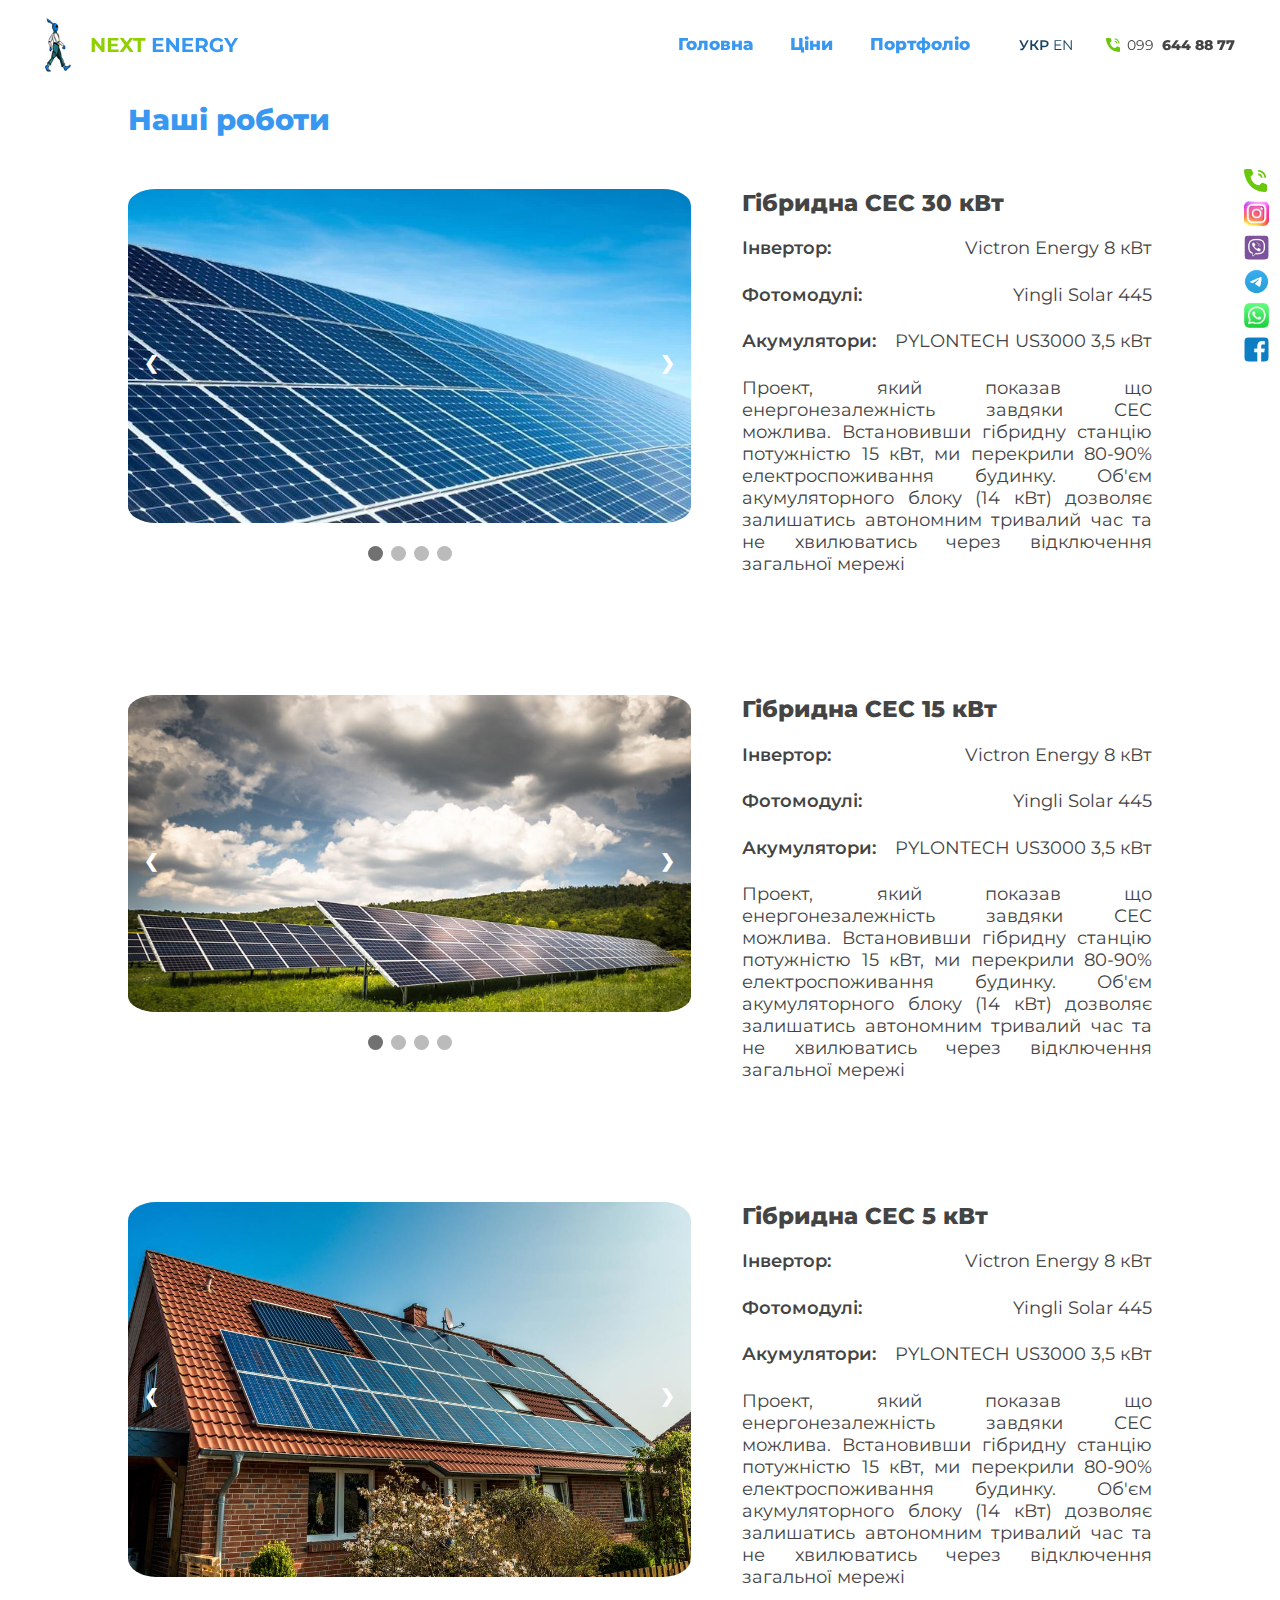
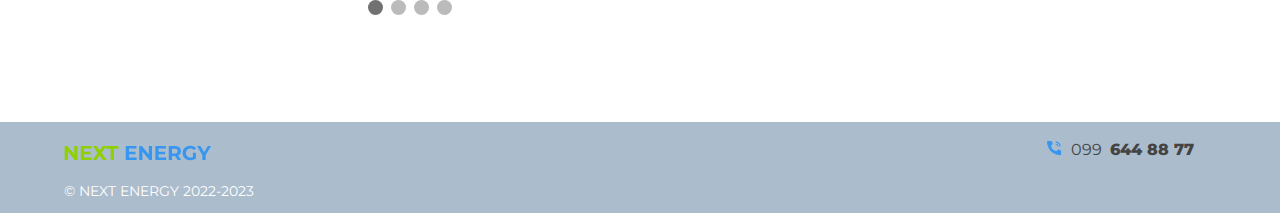
==== portfolio.html @ 0c18dad3 "Update portfolio.html" ====
<!DOCTYPE html>
<html lang="uk">
<head>
  <meta charset="UTF-8">
  <meta http-equiv="X-UA-Compatible" content="IE=edge">
  <meta name="viewport" content="width=device-width, initial-scale=1.0">
  <meta name="facebook-domain-verification" content="p7inprj3gr1d79l42xqrebylso6r18" />
  <title>next-energy</title>
  <meta name="description" content="Будівництво та оформлення зеленого тарифу у Києві та області. Введення в експлуатацію під ключ. ☎️ +38099-644-88-77" />
    <link rel="shortcut icon" href="./img/robot.png" type="image/x-icon">
  <link rel="stylesheet" href="css/vars.css">
  <link rel="stylesheet" href="css/base.css">
  <link rel="preconnect" href="https://fonts.googleapis.com">
  <link rel="preconnect" href="https://fonts.gstatic.com" crossorigin>
  <link href="https://fonts.googleapis.com/css2?family=Montserrat:wght@200;400;600;800&display=swap" rel="stylesheet">
  <!-- Meta Pixel Code -->
<script>
  !function(f,b,e,v,n,t,s)
  {if(f.fbq)return;n=f.fbq=function(){n.callMethod?
  n.callMethod.apply(n,arguments):n.queue.push(arguments)};
  if(!f._fbq)f._fbq=n;n.push=n;n.loaded=!0;n.version='2.0';
  n.queue=[];t=b.createElement(e);t.async=!0;
  t.src=v;s=b.getElementsByTagName(e)[0];
  s.parentNode.insertBefore(t,s)}(window, document,'script',
  'https://connect.facebook.net/en_US/fbevents.js');
  fbq('init', '769990697709358');
  fbq('track', 'PageView');
</script>
<noscript><img height="1" width="1" style="display:none"
  src="https://www.facebook.com/tr?id=769990697709358&ev=PageView&noscript=1"
/></noscript>
<!-- End Meta Pixel Code -->

  <script src="js/nextenergy.min.js"></script>
</head>


<header class=" _fix-up  __fff __opaq-05">
    <div class="wrap flex _jc-sb _srink  _ai-c ">
      <div class="header">
  
      
      <div class="header-logo">
        <div class="robot">
        <div class="robot-container">
            <div class="sprite"></div>
        </div>
      </div>
       <div class="logo xx-4 s-fit _pppp __x05"> <a href="/Iryna-Bryzhan.next-energy.github.io/"><img src="img/logo2.svg" alt="logo"></a></div>
      </div>
      
    
  <div class="menu-section">
    <div class="menu ">
        <a href="/Iryna-Bryzhan.next-energy.github.io/index.html" class="memu-item __t-brand">Головна</a>
      <a href="/Iryna-Bryzhan.next-energy.github.io/price.html" class="memu-item __t-brand">Ціни</a>
      <a href="/Iryna-Bryzhan.next-energy.github.io/portfolio.html" class="memu-item __t-brand">Портфоліо</a>
    </div>
  <div class=" flex h6 _ai-c">
      <div class="langs">
        <a href="" class="_fw-b">УКР</a>
        <a href=""></a>
        <a href="">EN</a>
      </div>
      <a class="btn __t-base" href="tel:+380996448877"><img src="img/icon-phone.svg" alt=""> 099 <strong> 644 88 77</strong></a>
    </div>  
       
  </div>
  
    <div class="container" onclick="myFunction(this)">
      <div class="bar1"></div>
      <div class="bar2"></div>
      <div class="bar3"></div>
      
    </div>
  </div>
    </div>
  
    <div class="menu-burger __fff">
      <div class="menu-burger-item">
        <a href="/Iryna-Bryzhan.next-energy.github.io/index.html" class="memu-item __t-brand">Головна</a>
        <a href="/Iryna-Bryzhan.next-energy.github.io/price.html" class="memu-item __t-brand">Ціни</a>
        <a href="/Iryna-Bryzhan.next-energy.github.io/portfolio.html" class="memu-item __t-brand">Портфоліо</a>
      <div class="menu-burger-langs ">
        <a href="" class="_fw-b __t-brand">УКР</a>
        <a href=""></a>
        <a href="" class="_fw-b __t-brand">EN</a>
      </div>

      <section class="social __fff __opaq-05 sticky">
        <div class="social-item"> 
          <a class="call" href="tel:+380996448877"><img src="img/icon-phone.svg" alt="phone"></a>
          <a class="instagram-link" href="https://www.instagram.com/next.energy.ukraine/"><img src="img/instagram.jpeg" alt="Instagram"></a>
          <a class="viber-link" href="viber://pa?chatURI=nextenergy"><img src="img/viber.png" alt="Viber"></a>
          <a class="telegram-link" href="https://t.me/next_energy_bot"><img src="img/telegram.jpg.webp" alt="Telegram"></a>
          <a class="whatsapp-link" href="https://wa.me/380996448877"><img src="img/whatsapp.svg.png" alt="WhatsApp"></a>
          <a class="facebook-link" href="https://www.facebook.com/next.energy.ukraine/"><img src="img/facebook.svg.png" alt="Facebook"></a>
        </div>
      </section>
      
      </div>
    </div>
  </header>
  

 
<main class="wrap-section main-portfolio">


    <section class="social __fff __opaq-05 sticky">
        <div class="social-item"> 
          <a class="call" href="tel:+380996448877"><img src="img/icon-phone.svg" alt="phone"></a>
          <a class="instagram-link" href="https://www.instagram.com/next.energy.ukraine/"><img src="img/instagram.jpeg" alt="Instagram"></a>
          <a class="viber-link" href="viber://pa?chatURI=nextenergy"><img src="img/viber.png" alt="Viber"></a>
          <a class="telegram-link" href="https://t.me/next_energy_bot"><img src="img/telegram.jpg.webp" alt="Telegram"></a>
          <a class="whatsapp-link" href="https://wa.me/380996448877"><img src="img/whatsapp.svg.png" alt="WhatsApp"></a>
          <a class="facebook-link" href="https://www.facebook.com/next.energy.ukraine/"><img src="img/facebook.svg.png" alt="Facebook"></a>
        </div>
      </section>

    <div class="_hdr __t-brand _fw-bb h4 _mb __x4">Наші роботи</div>

    <div class="portfolio-content">

        <div class="portfolio-content_left">
            <div class="slideshow-container">

                <div class="mySlides fade">
                    <img src="/img/solar_panel_0main-750x445.webp" style="width:100%">
                  </div>

                <div class="mySlides fade">
                  <img src="/img/pic1 (1).jpg" style="width:100%">
                </div>
                
                <div class="mySlides fade">
                  <img src="/img/Solar-panel-on-a-red-roof.jpg" style="width:100%">
                </div>
                
                <div class="mySlides fade">
                  <img src="/img/solar-panel.jpg" style="width:100%">
                </div>
                
                
                
                <a class="prev" onclick="plusSlides(-1)">❮</a>
                <a class="next" onclick="plusSlides(1)">❯</a>
                
                </div>
                <br>
                
                <div style="text-align:center">
                  <span class="dot" onclick="currentSlide(1)"></span> 
                  <span class="dot" onclick="currentSlide(2)"></span> 
                  <span class="dot" onclick="currentSlide(3)"></span> 
                   <span class="dot" onclick="currentSlide(4)"></span> 
                </div>
        </div>


        <div class="portfolio-content_right">
            <div class="content-right-title">Гібридна СЕС 30 кВт</div>
            <ul>
                <li>Інвертор:<span>Victron Energy 8 кВт</span></li>
                <li>Фотомодулі:  <span>Yingli Solar 445</span> </li>
                <li>Акумулятори:  <span>PYLONTECH US3000 3,5 кВт</span> </li>
            </ul>
            <p>Проект, який показав що енергонезалежність завдяки СЕС можлива. Встановивши гібридну станцію потужністю 15 кВт, ми перекрили 80-90% електроспоживання будинку. Об'єм акумуляторного блоку (14 кВт) дозволяє залишатись автономним тривалий час та не хвилюватись через відключення загальної мережі</p>

        </div>

    </div>



    <div class="portfolio-content">

        <div class="portfolio-content_left">
            <div class="slideshow-container">

                  
                <div class="mySlides2 fade">
                    <img src="/img/solar-panel.jpg" style="width:100%">
                </div>


                <div class="mySlides2 fade">
                  <img src="/img/pic1 (1).jpg" style="width:100%">
                </div>
                
                <div class="mySlides2 fade">
                  <img src="/img/Solar-panel-on-a-red-roof.jpg" style="width:100%">
                </div>
                
                <div class="mySlides2 fade">
                  <img src="/img/solar_panel_0main-750x445.webp" style="width:100%">
                </div>
                
                <a class="prev" onclick="plusSlides2(-1)">❮</a>
                <a class="next" onclick="plusSlides2(1)">❯</a>
                
                </div>
                <br>
                
                <div style="text-align:center">
                  <span class="dot2" onclick="currentSlide2(1)"></span> 
                  <span class="dot2" onclick="currentSlide2(2)"></span> 
                  <span class="dot2" onclick="currentSlide2(3)"></span> 
                   <span class="dot2" onclick="currentSlide2(4)"></span> 
                </div>
        </div>


        <div class="portfolio-content_right">
            <div class="content-right-title">Гібридна СЕС 15 кВт</div>
            <ul>
                <li>Інвертор:<span>Victron Energy 8 кВт</span></li>
                <li>Фотомодулі:  <span>Yingli Solar 445</span> </li>
                <li>Акумулятори:  <span>PYLONTECH US3000 3,5 кВт</span> </li>
            </ul>
            <p>Проект, який показав що енергонезалежність завдяки СЕС можлива. Встановивши гібридну станцію потужністю 15 кВт, ми перекрили 80-90% електроспоживання будинку. Об'єм акумуляторного блоку (14 кВт) дозволяє залишатись автономним тривалий час та не хвилюватись через відключення загальної мережі</p>

        </div>

    </div>


    <div class="portfolio-content">

        <div class="portfolio-content_left">
            <div class="slideshow-container">
                
                <div class="mySlides3 fade">
                  <img src="/img/Solar-panel-on-a-red-roof.jpg" style="width:100%">
                </div>
                
                <div class="mySlides3 fade">
                  <img src="/img/solar-panel.jpg" style="width:100%">
                </div>

                <div class="mySlides3 fade">
                    <img src="/img/pic1 (1).jpg" style="width:100%">
                  </div>
                
                <div class="mySlides3 fade">
                  <img src="/img/solar_panel_0main-750x445.webp" style="width:100%">
                </div>
                
                <a class="prev" onclick="plusSlides3(-1)">❮</a>
                <a class="next" onclick="plusSlides3(1)">❯</a>
                
                </div>
                <br>
                
                <div style="text-align:center">
                  <span class="dot3" onclick="currentSlide3(1)"></span> 
                  <span class="dot3" onclick="currentSlide3(2)"></span> 
                  <span class="dot3" onclick="currentSlide3(3)"></span> 
                   <span class="dot3" onclick="currentSlide3(4)"></span> 
                </div>
        </div>


        <div class="portfolio-content_right">
            <div class="content-right-title">Гібридна СЕС 5 кВт</div>
            <ul>
                <li>Інвертор:<span>Victron Energy 8 кВт</span></li>
                <li>Фотомодулі:  <span>Yingli Solar 445</span> </li>
                <li>Акумулятори:  <span>PYLONTECH US3000 3,5 кВт</span> </li>
            </ul>
            <p>Проект, який показав що енергонезалежність завдяки СЕС можлива. Встановивши гібридну станцію потужністю 15 кВт, ми перекрили 80-90% електроспоживання будинку. Об'єм акумуляторного блоку (14 кВт) дозволяє залишатись автономним тривалий час та не хвилюватись через відключення загальної мережі</p>

        </div>

    </div>




</main>

<footer>
    <div class="footer _jc-sb">
      <div class="logo-footer"> <a href="/"><img src="img/logo2.svg" alt="logo"></a></div>
   
      <a class="btn footer-btn __t-base" href="tel:+380996448877"><svg viewBox="0 0 18 18"><use xlink:href="#icon-phone" fill="#3696F0"></use></svg> 099 <strong> 644 88 77</strong></a>
     
    </div>
     
    <div class="footer-text  _ai-c __t-fff"><div class="col h6">© NEXT ENERGY  2022-2023</div></div>

  </footer>

  <svg xmlns="http://www.w3.org/2000/svg" class="xx-hide">
    <symbol id="icon-logo" height="53" viewBox="0 0 53 53" width="53">
      <path d="M22.7531 46.2468V46.5499C22.7531 48.6735 24.6102 50.395 26.9012 50.395C29.1922 50.395 31.0493 48.6735 31.0493 46.5499V46.2468H22.7531Z"/>
      <path fill-rule="evenodd" clip-rule="evenodd" d="M15.5555 12.5615C15.2794 12.5615 15.0555 12.7854 15.0555 13.0615C15.0555 17.1559 18.3747 20.4751 22.4691 20.4751H24.9858C25.8942 21.9472 26.4012 23.6672 26.4012 25.4641V29.6605C26.4012 29.7 26.4058 29.7385 26.4145 29.7753C26.4057 29.9506 26.4013 30.1267 26.4013 30.3035V33.1108C26.4013 33.387 26.6251 33.6108 26.9013 33.6108C27.1774 33.6108 27.4013 33.387 27.4013 33.1108V30.3035C27.4013 28.5066 27.9082 26.7868 28.8166 25.3147H31.3209C35.4153 25.3147 38.7345 21.9955 38.7345 17.9011C38.7345 17.625 38.5106 17.4011 38.2345 17.4011H35.4691C31.4319 17.4011 28.1485 20.6281 28.0574 24.6434C27.8135 25.0245 27.5943 25.4213 27.4012 25.8312V25.4641C27.4012 23.4101 26.8019 21.447 25.7321 19.7839C25.6307 15.7779 22.3515 12.5615 18.321 12.5615H15.5555ZM29.5265 24.3147C30.3634 23.2838 31.4213 22.4222 32.6527 21.8064L34.0384 21.1136C34.2854 20.9901 34.3855 20.6898 34.262 20.4428C34.1386 20.1958 33.8382 20.0957 33.5912 20.2192L32.2055 20.912C31.1006 21.4645 30.1221 22.1961 29.2981 23.0615C30.0608 20.3716 32.5348 18.4011 35.4691 18.4011H37.7153C37.4602 21.7096 34.6948 24.3147 31.3209 24.3147H29.5265ZM21.597 16.0727C22.694 16.6212 23.6664 17.3463 24.4868 18.2036C23.7181 15.5231 21.2486 13.5615 18.321 13.5615H16.0747C16.3299 16.87 19.0953 19.4751 22.4691 19.4751H24.2757C23.4389 18.4444 22.3811 17.5827 21.1498 16.9671L19.7641 16.2742C19.5171 16.1507 19.417 15.8504 19.5404 15.6034C19.6639 15.3564 19.9643 15.2563 20.2113 15.3798L21.597 16.0727Z"/>
      <path d="M18.605 38.9875C18.605 38.4147 19.0693 37.9504 19.642 37.9504H34.1605C34.7333 37.9504 35.1976 38.4147 35.1976 38.9875C35.1976 39.5602 34.7333 40.0245 34.1605 40.0245H19.642C19.0693 40.0245 18.605 39.5602 18.605 38.9875Z"/>
      <path d="M14.8772 26.5796L14.8508 26.5436C13.058 24.0961 12 21.0842 12 17.8237C12 9.65336 18.8849 2.89059 27.1075 3.00134C35.2465 3.11096 41.8026 9.70987 41.8025 17.8237C41.8025 21.0842 40.7446 24.0961 38.9516 26.5436L38.9252 26.5796L38.6328 27.0641C36.1963 31.0993 34.7351 33.5193 34.0713 36.1604H35.1043C35.7566 33.7641 37.1447 31.4645 39.5848 27.4221L39.7583 27.1346C41.6723 24.5219 42.8025 21.3044 42.8025 17.8237C42.8026 9.15759 35.8017 2.11835 27.121 2.00143C18.3459 1.88324 11 9.09075 11 17.8237C11 21.3044 12.1303 24.5219 14.0441 27.1346L14.2174 27.4216C16.6577 31.4643 18.0459 33.764 18.6982 36.1604H19.7312C19.0675 33.5192 17.6062 31.0991 15.1694 27.0636L14.8772 26.5796Z"/>
      <path d="M18.605 43.1357C18.605 42.5629 19.0693 42.0986 19.642 42.0986H34.1605C34.7333 42.0986 35.1976 42.5629 35.1976 43.1357C35.1976 43.7084 34.7333 44.1727 34.1605 44.1727H19.642C19.0693 44.1727 18.605 43.7084 18.605 43.1357Z"/>
      
    </symbol>
    <symbol  id="icon-phone" width="16" height="16" viewBox="0 0 16 16" >
      <g><path d="m12.923 6.15405h-1.2309c-.0004-.4895-.1951-.95881-.5412-1.30493-.3462-.34613-.8155-.5408-1.30497-.54128v-1.23081c.81577.00097 1.59787.32547 2.17467.90231.5769.57685.9014 1.35893.9024 2.17471z"/><path d="m15.3846 6.15405h-1.2308c-.0013-1.14211-.4556-2.23707-1.2632-3.04466s-1.9026-1.26187-3.04467-1.26317v-1.230811c1.46847.001629 2.87627.585681 3.91467 1.624031 1.0383 1.03834 1.6224 2.44617 1.624 3.91461z"/><path d="m10.6663 11.3739 1.3785-1.3785c.1845-.18456.4191-.31093.6748-.36344.2556-.0525.5211-.02884.7634.06805l1.6788.67199c.2475.099.4596.2699.609.4906s.2292.4811.2292.7476v3.053c.0004.1815-.0362.3611-.1076.528-.0714.1668-.1761.3173-.3077.4422-.1315.125-.2872.2218-.4575.2845s-.3516.09-.5328.0802c-11.76781-.7324-14.144511-10.69946-14.58575835-14.5162-.02137085-.18659-.00299533-.3756.05391815-.55458.0569132-.178982.1510752-.343888.2762912-.483869.125217-.139981.278651-.251867.450209-.328297.171559-.0764303.35736-.11567367.54517-.1151488h2.99888c.26651-.00000856.52692.0798373.74762.2292378.2207.1494.39157.361502.49058.608943l.67141 1.678824c.09689.24233.12055.50776.06804.76341s-.17887.49027-.36344.67479l-1.37851 1.3785s.76433 5.37369 6.09749 6.04019z"/></g>
    </symbol>
    <symbol  id="icon-check" width="20" height="20" viewBox="0 0 20 20">
      <rect fill="#8ed000" height="20" rx="4" width="20"/><path d="m4.96794 7.55979-1.96794 1.96794 5.90384 5.90387 8.52776-8.52775-1.968-1.96794-6.55976 6.55979z" fill="#fff"/>
    </symbol>
    <symbol  id="icon-angle" width="10" height="18" viewBox="0 0 10 18" fill="none">
      <path d="M1.00001 17L9 9L1 1" stroke-width="2" stroke-linecap="round" stroke-linejoin="round"/>
      </symbol>
    </svg>
    <script src="js/portfolio.js"></script>
    <script type="text/javascript">
  (function(d, w, s) {
	var widgetHash = 'ju004lp6l1tnwsk8mz7b', gcw = d.createElement(s); gcw.type = 'text/javascript'; gcw.async = true;
	gcw.src = '//widgets.binotel.com/getcall/widgets/'+ widgetHash +'.js';
	var sn = d.getElementsByTagName(s)[0]; sn.parentNode.insertBefore(gcw, sn);
  })(document, window, 'script');
</script>
</body>
</html>
---- css/vars.css ----
:root {
  --opaq-1:100%;
  --opaq-05:50%;
  --opaq-07:70%;
  --opaq: var(--opaq-1);

  --clr-fff: 0,0%,100%;
  --clr-txt: #444;
  --clr-input: #444;
  --rgb-brdr: 54 150 240;
  --clr-txt-lite: #777;
  --clr-active: rgb(24, 66, 100);
  --gap05x: .4rem;
  --gap: .8rem;
  --gap-: var(--gap);
  --gap2x: 1.6rem;
  --gap3x: 2.4rem;
  --gap4x: 3.2rem;

  --btn-rnd: .3em;   /* button radius */
  --block-rnd: 8px;   /* button radius */
  --btn-padding: .6em 1.3em;
  --btn-padding-equal: .6em;
  --btn-txt-clr: #fff;


  --hsl-l: 50%; 
  --hsl-base: 0, 0%;
  --hsl-brand: 209, 86%;
  --hsl-brand2: 79, 100%;
  --hsl-ok: 119, 100%;
  --hsl-err: 0, 82%;

  --hsl-base-l: 27%; 
  --hsl-brand-l: 58%; 
  --hsl-brand2-l: 41%; 
  --hsl-ok-l: 35%;
  --hsl-err-l: 50%;

  --size-h6-0: .8rem;
  --size-h6-1: .9rem;
  --size-base-0: .9rem;
  --size-base-1: 1rem;
  --size-h5-0: 1.25rem;
  --size-h5-1: 1.55rem;
  --size-h4-0: 1.6rem;
  --size-h4-1: 1.8rem;
  --size-h3-0: 1.9rem;
  --size-h3-1: 2.4rem;
  --size-h2-0: 2.4rem;
  --size-h2-1: 3rem;
  --size-h1-0: 3rem;
  --size-h1-1: 4rem;
}
/* @import url('https://fonts.googleapis.com/css2?family=Montserrat:wght@200...900&display=swap'); */
/* @import url('https://fonts.googleapis.com/css2?family=Montserrat:wght@200;400;600;800;900&display=swap'); */
/* @import url('https://fonts.googleapis.com/css2?family=Raleway:wght@200;400;600;800&display=swap'); */
/* body, div, div > *, p, input, select, textarea, a  */
* {font-family: 'Montserrat', sans-serif; font-weight: 400;}
/* * {font-family: 'Raleway', sans-serif;} */
._fw-l {font-weight: 200;}
._fw-m {font-weight: 400;}
._fw-b {font-weight: 600;}
._fw-bb, strong {font-weight: 800;}
---- css/base.css ----
[class*=__x]>:not([class*=__x]){--gap-:var(--gap)}._mmmm{margin:var(--gap-)}._ml{margin-left:var(--gap-)}._mr{margin-right:var(--gap-)}._mt{margin-top:var(--gap-)}._mb{margin-bottom:var(--gap-)}._my{margin-top:var(--gap-);margin-bottom:var(--gap-)}._mx{margin-right:var(--gap-);margin-right:var(--gap-)}.flex{display:flex;flex-wrap:wrap}.flex>*{padding-left:var(--gap);padding-right:var(--gap)}.flex._gap-0>*{padding-left:0;padding-right:0}.flex._gap-2>*{padding-left:calc(var(--gap)*2);padding-right:calc(var(--gap)*2)}._srink>*{flex:0 1 auto}._abs,._abs-fill{position:absolute}._abs-fill{top:0;left:0;bottom:0;right:0}._fix,._fix-down,._fix-up{position:fixed;z-index:500}._fix-up{top:0;width:100%}._fix-down{bottom:0;width:100%}._rel{position:relative}._sta{position:static}._fill>*{flex:1 1 auto}._col{flex-direction:column;flex-wrap:nowrap}._row{flex-direction:row}._flipcol{flex-direction:column-reverse;flex-wrap:nowrap}._fliprow{flex-direction:row-reverse}._jc-start{justify-content:flex-start}._jc-end{justify-content:flex-end}._jc-c{justify-content:center}._jc-sb{justify-content:space-between}._ai-c{align-items:center}._ai-start{align-items:flex-start}._ai-end{align-items:flex-end}.xx-hide{display:none}.xx-1{width:8.33%}.xx-2{width:16.66%}.xx-3{width:25%}.xx-4{width:33.33%}.xx-5{width:41.66%}.xx-6{width:50%}.xx-7{width:58.33%}.xx-8{width:66.66%}.xx-9{width:75%}.xx-10{width:83.33%}.xx-11{fwidth:91.66%}.xx-12{width:100%}@media (max-width:80em){.-xl-m0{margin:0px}.-xl-p0{padding:0px}.-xl-notext{letter-spacing:-0.6em;padding:var(--btn-padding-equal);color:transparent!important}}@media (max-width:64em){.-l-m0{margin:0px}.-l-p0{padding:0px}.-l-notext{letter-spacing:-0.6em;padding:var(--btn-padding-equal);color:transparent!important}}@media (max-width:48em){.-m-m0{margin:0px}.-m-p0{padding:0px}.-m-notext{letter-spacing:-0.6em;padding:var(--btn-padding-equal);color:transparent!important}}@media (max-width:35.5em){.-s-m0{margin:0px}.-s-p0{padding:0px}.-s-notext{letter-spacing:-0.6em;padding:var(--btn-padding-equal);color:transparent!important}}@media (max-width:22.5em){.-xs-m0{margin:0px}.-xs-p0{padding:0px}.-xs-notext{letter-spacing:-0.6em;padding:var(--btn-padding-equal);color:transparent!important}}@media (min-width:22.51em){.xs-m0{margin:0}.xs-p0{padding:0}.xs-hide{display:none}.xs-abs{position:absolute}.xs-rel{position:relative}.xs-show{display:block}.xs-fit{flex:0 1 auto;width:auto}.xs-fill{flex:1 1 auto}.xs-1{width:8.3333333333%}.xs-gap-1{margin-left:8.3333333333%}.xs-2{width:16.6666666667%}.xs-gap-2{margin-left:16.6666666667%}.xs-3{width:25%}.xs-gap-3{margin-left:25%; }.xs-4{width:33.3333333333%}.xs-gap-4{margin-left:33.3333333333%}.xs-5{width:41.6666666667%}.xs-gap-5{margin-left:41.6666666667%}.xs-6{width:50%}.xs-gap-6{margin-left:50%}.xs-7{width:58.3333333333%}.xs-gap-7{margin-left:58.3333333333%}.xs-8{width:66.6666666667%}.xs-gap-8{margin-left:66.6666666667%}.xs-9{width:75%}.xs-gap-9{margin-left:75%}.xs-10{width:83.3333333333%}.xs-gap-10{margin-left:83.3333333333%}.xs-11{width:91.6666666667%}.xs-gap-11{margin-left:91.6666666667%}.xs-12{width:100%}.xs-gap-12{margin-left:100%}}@media (min-width:35.51em){.s-m0{margin:0}.s-p0{padding:0}.s-hide{display:none}.s-abs{position:absolute}.s-rel{position:relative}.s-show{display:block}.s-fit{flex:0 1 auto;width:auto}.s-fill{flex:1 1 auto}.s-1{width:8.3333333333%}.s-gap-1{margin-left:8.3333333333%}.s-2{width:16.6666666667%}.s-gap-2{margin-left:16.6666666667%}.s-3{width:25%}.s-gap-3{margin-left:25%}.s-4{width:33.3333333333%}.s-gap-4{margin-left:33.3333333333%}.s-5{width:41.6666666667%}.s-gap-5{margin-left:41.6666666667%}.s-6{width:50%}.s-gap-6{margin-left:50%}.s-7{width:58.3333333333%}.s-gap-7{margin-left:58.3333333333%}.s-8{width:66.6666666667%}.s-gap-8{margin-left:66.6666666667%}.s-9{width:75%}.s-gap-9{margin-left:75%}.s-10{width:83.3333333333%}.s-gap-10{margin-left:83.3333333333%}.s-11{width:91.6666666667%}.s-gap-11{margin-left:91.6666666667%}.s-12{width:100%}.s-gap-12{margin-left:100%}}@media (min-width:48.01em){.m-m0{margin:0}.m-p0{padding:0}.m-hide{display:none}.m-abs{position:absolute}.m-rel{position:relative}.m-show{display:block}.m-fit{flex:0 1 auto;width:auto}.m-fill{flex:1 1 auto}.m-1{width:8.3333333333%}.m-gap-1{margin-left:8.3333333333%}.m-2{width:16.6666666667%}.m-gap-2{margin-left:16.6666666667%}.m-3{width:25%}.m-gap-3{margin-left:25%}.m-4{width:33.3333333333%}.m-gap-4{margin-left:33.3333333333%}.m-5{width:41.6666666667%}.m-gap-5{margin-left:41.6666666667%}.m-6{width:50%}.m-gap-6{margin-left:50%}.m-7{width:58.3333333333%}.m-gap-7{margin-left:58.3333333333%}.m-8{width:66.6666666667%}.m-gap-8{margin-left:66.6666666667%}.m-9{width:75%}.m-gap-9{margin-left:75%}.m-10{width:83.3333333333%}.m-gap-10{margin-left:83.3333333333%}.m-11{width:91.6666666667%}.m-gap-11{margin-left:91.6666666667%}.m-12{width:100%}.m-gap-12{margin-left:100%}}@media (min-width:64.01em){.l-m0{margin:0}.l-p0{padding:0}.l-hide{display:none}.l-abs{position:absolute}.l-rel{position:relative}.l-show{display:block}.l-fit{flex:0 1 auto;width:auto}.l-fill{flex:1 1 auto}.l-1{width:8.3333333333%}.l-gap-1{margin-left:8.3333333333%}.l-2{width:16.6666666667%}.l-gap-2{margin-left:16.6666666667%}.l-3{width:25%}.l-gap-3{margin-left:25%}.l-4{width:33.3333333333%}.l-gap-4{margin-left:33.3333333333%}.l-5{width:41.6666666667%}.l-gap-5{margin-left:41.6666666667%}.l-6{width:50%}.l-gap-6{margin-left:50%}.l-7{width:58.3333333333%}.l-gap-7{margin-left:58.3333333333%}.l-8{width:66.6666666667%}.l-gap-8{margin-left:66.6666666667%}.l-9{width:75%}.l-gap-9{margin-left:75%}.l-10{width:83.3333333333%}.l-gap-10{margin-left:83.3333333333%}.l-11{width:91.6666666667%}.l-gap-11{margin-left:91.6666666667%}.l-12{width:100%}.l-gap-12{margin-left:100%}}@media (min-width:80.01em){.xl-m0{margin:0}.xl-p0{padding:0}.xl-hide{display:none}.xl-abs{position:absolute}.xl-rel{position:relative}.xl-show{display:block}.xl-fit{flex:0 1 auto;width:auto}.xl-fill{flex:1 1 auto}.xl-1{width:8.3333333333%}.xl-gap-1{margin-left:8.3333333333%}.xl-2{width:16.6666666667%}.xl-gap-2{margin-left:16.6666666667%}.xl-3{width:25%}.xl-gap-3{margin-left:25%}.xl-4{width:33.3333333333%}.xl-gap-4{margin-left:33.3333333333%}.xl-5{width:41.6666666667%}.xl-gap-5{margin-left:41.6666666667%}.xl-6{width:50%}.xl-gap-6{margin-left:50%}.xl-7{width:58.3333333333%}.xl-gap-7{margin-left:58.3333333333%}.xl-8{width:66.6666666667%}.xl-gap-8{margin-left:66.6666666667%}.xl-9{width:75%}.xl-gap-9{margin-left:75%}.xl-10{width:83.3333333333%}.xl-gap-10{margin-left:83.3333333333%}.xl-11{width:91.6666666667%}.xl-gap-11{margin-left:91.6666666667%}.xl-12{width:100%}.xl-gap-12{margin-left:100%}}.__t-base{--hsl-t:var(--hsl-base-l)}.__t-brand{--hsl-t:var(--hsl-brand-l)}.__t-brand2{--hsl-t:var(--hsl-brand2-l)}.__t-ok{--hsl-t:var(--hsl-ok-l)}.__t-err{--hsl-t:var(--hsl-err-l)}._lite{--hsl-l2:calc(var(--hsl-l) + 10%)}._liter{--hsl-l2:calc(var(--hsl-l) + 20%)}._litest{--hsl-l2:calc(var(--hsl-l) + 30%)}._dark{--hsl-l2:calc(var(--hsl-l) - 10%)}._darker{--hsl-l2:calc(var(--hsl-l) - 20%)}._darkest{--hsl-l2:calc(var(--hsl-l) - 30%)}.__t-fff,.btn.__fff._brdr{color:hsl(var(--clr-fff),var(--opaq))}.__t-base,.btn.__base._brdr{color:hsl(var(--hsl-base),var(--hsl-l2,var(--hsl-t)),var(--opaq))}.__t-brand,.btn.__brand._brdr{color:hsl(var(--hsl-brand),var(--hsl-l2,var(--hsl-t)),var(--opaq))}.__t-brand2,.btn.__brand2._brdr{color:hsl(var(--hsl-brand2),var(--hsl-l2,var(--hsl-t)),var(--opaq))}.__t-ok,.btn.__ok._brdr{color:hsl(var(--hsl-ok),var(--hsl-l2,var(--hsl-t)),var(--opaq))}.__t-err,.btn.__err._brdr{color:hsl(var(--hsl-err),var(--hsl-l2,var(--hsl-t)),var(--opaq))}.__fff{background:hsl(var(--clr-fff),var(--opaq))}.__base{background:hsl(var(--hsl-base),var(--hsl-l2,var(--hsl-l)),var(--opaq))}.__brand{background:hsl(var(--hsl-brand),var(--hsl-l2,var(--hsl-l)),var(--opaq))}.__brand2{background:hsl(var(--hsl-brand2),var(--hsl-l2,var(--hsl-l)),var(--opaq))}.__ok{background:hsl(var(--hsl-ok),var(--hsl-l2,var(--hsl-l)),var(--opaq))}.__err{background:hsl(var(--hsl-err),var(--hsl-l2,var(--hsl-l)),var(--opaq))}.__opaq-05{--opaq:var(--opaq-05)}.__opaq-07{--opaq:var(--opaq-07)}[class*=__opaq-]>*{--opaq:var(--opaq-1)}[class*=__t-]>svg,svg[class*=__t-]{fill:currentColor;height:1em}.btn{padding:var(--btn-padding-equal);display:inline-flex;user-select:none;cursor:pointer;transition:all ease 0.3s;white-space:nowrap;border:transparent 1px solid;border-radius:var(--btn-rnd);color:inherit;gap:0.5em;align-items:center}.btn img,.btn svg{height:1em}.btn:not(._brdr):not([class*=__t-]):not([class*=_lite]){color:var(--btn-txt-clr)}.btn:not(.icon-){padding:var(--btn-padding)}.btn:hover{filter:brightness(1.05)}[class*=__t-] ._brdr{border-color:currentColor}label{vertical-align:middle;line-height:1em;text-align:left;color:var(--clr-txt-lite);display:inline-block}label:before{content:"";display:inline-block;vertical-align:middle;height:100%}input:not([type=submit]):not([type=radio]):not([type=checkbox]):not([type=button]),select,textarea{-webkit-appearance:none;box-shadow:none}input:not([type=submit]):not([type=button]),select,textarea{border-color:transparent;border-bottom:1px solid rgb(var(--rgb-brdr)/50%);font-size:inherit;background:transparent;color:var(--clr-input);line-height:1.5em;width:100%;padding:var(--btn-padding-equal) 0px;transition:border ease-in-out 0.15s;overflow:hidden}input:not([type=submit]):not([type=button]):focus,select:focus,textarea:focus{outline:0;border-bottom-color:rgb(var(--rgb-brdr)/100%)}input:not([type=submit]):not([type=button]):focus::-webkit-input-placeholder,select:focus::-webkit-input-placeholder,textarea:focus::-webkit-input-placeholder{font-size:0px}input:not([type=submit]):not([type=button]):focus:-ms-input-placeholder,select:focus:-ms-input-placeholder,textarea:focus:-ms-input-placeholder{font-size:0px}input:not([type=submit]):not([type=button])::-webkit-input-placeholder,select::-webkit-input-placeholder,textarea::-webkit-input-placeholder{color:var(--clr-brdr);text-overflow:ellipsis;line-height:normal}input:not([type=submit]):not([type=button]):-ms-input-placeholder,select:-ms-input-placeholder,textarea:-ms-input-placeholder{color:var(--clr-brdr);text-overflow:ellipsis;line-height:normal}._field{padding:1rem 0;position:relative}._field>:focus+label,._field>:not(:placeholder-shown)+label{transform:translateY(0.1em) scale(0.8);opacity:1}._field label{position:absolute;top:0.5em;left:0;pointer-events:none;transform-origin:0 0;transition:all 0.1s ease-in-out;opacity:0}.btn,input,select,textarea{padding:var(--btn-padding-equal) 0}*{box-sizing:border-box}main{flex:1}a{text-decoration:none;color:inherit}iframe,img,video{max-width:100%}._rnd{border-radius:var(--block-rnd)}._t-0{top:0%}._b-0{bottom:0%}._l-0{left:0%}._r-0{right:0%}._x-0{right:0%;left:0%}._y-0{top:0%;bottom:0%}._r-100{right:100%}._l-100{left:100%}._t-100{top:100%}._b-100{bottom:100%}._rtl{direction:rtl}._ta-c{text-align:center}._zi-10{z-index:10}._zi-90{z-index:90}._zi-100{z-index:100}._ar-8x3:before{padding-top:37.5%}._ar-11x4:before{padding-top:27.5%}._ar-4x1:before{padding-top:25%}._ar-3x1:before{padding-top:33%}._ar-2x1:before{padding-top:50%}._ar-16x9:before{padding-top:56%}._ar-4x3:before{padding-top:75%}._ar-1x1:before{padding-top:100%}._ar-1x2:before{padding-top:200%}._ar-3x4:before{padding-top:133%}._ar-3x5:before{padding-top:166%}._lh-12{line-height:1.2em}._lh-15{line-height:1.5em}[class*=_ar-]{position:relative}[class*=_ar-]:before{content:"";display:block}[class*=_ar-]>*{position:absolute;width:100%;top:0;left:0;height:100%;object-fit:cover}.__{border-bottom:currentColor 1px solid}._pppp{padding:var(--gap-)}._pl{padding-left:var(--gap-)}._pr{padding-right:var(--gap-)}._pt{padding-top:var(--gap-)}._pb{padding-bottom:var(--gap-)}._py{padding-top:var(--gap-);padding-bottom:var(--gap-)}._px{padding-right:var(--gap-);padding-right:var(--gap-)}.__x05{--gap-:var(--gap05x)}.__x2{--gap-:var(--gap2x)}.__x3{--gap-:var(--gap3x)}.__x4{--gap-:var(--gap4x)}.h1,h1{font-size:var(--size-h1)}.h2,h2{font-size:var(--size-h2)}.h3,h3{font-size:var(--size-h3)}.h4,h4{font-size:var(--size-h4)}.h5,h5{font-size:var(--size-h5)}.p,p{font-size:var(--size-base)}.h6,h6{font-size:var(--size-h6)}:root{--size-h6:var(--size-h6-0);--size-base:var(--size-base-0);--size-h5:var(--size-h5-0);--size-h4:var(--size-h4-0);--size-h3:var(--size-h3-0);--size-h2:var(--size-h2-0);--size-h1:var(--size-h1-0)}@media screen and (min-width:25rem) and (max-width:80rem){:root{--size-h6:clamp(var(--size-h6-0),0.17vw + 0.76rem,var(--size-h6-1));--size-base:clamp(var(--size-base-0),0.34vw + 0.91rem,var(--size-base-1));--size-h5:clamp(var(--size-h5-0),0.61vw + 1.1rem,var(--size-h5-1));--size-h4:clamp(var(--size-h4-0),1vw + 1.31rem,var(--size-h4-1));--size-h3:clamp(var(--size-h3-0),1.56vw + 1.56rem,var(--size-h3-1));--size-h2:clamp(var(--size-h2-0),2.38vw + 1.85rem,var(--size-h2-1));--size-h1:clamp(var(--size-h1-0),3.54vw + 2.17rem,var(--size-h1-1))}}@media screen and (min-width:80rem){:root{--size-h6:var(--size-h6-1);--size-base:var(--size-base-1);--size-h5:var(--size-h5-1);--size-h4:var(--size-h4-1);--size-h3:var(--size-h3-1);--size-h2:var(--size-h2-1);--size-h1:var(--size-h1-1)}}@keyframes tr_l{0%{transform:translateX(-100%);opacity:0}to{transform:translateX(0%);opacity:1}}@keyframes tr_r{0%{transform:translateX(100%);opacity:0}to{transform:translateX(0%);opacity:1}}.with-featherlight .flex_wrap{transition:transform cubic-bezier(0.39,0.01,0.12,1.05) 0.25s}.menu_r .fl-content{right:0;animation:tr_r 0.3s cubic-bezier(0.39,0.575,0.565,1) both}.menu_l .fl-content{left:0;animation:tr_l 0.3s cubic-bezier(0.39,0.575,0.565,1) both}.fl-content .nav{height:100%;width:100%;overflow-y:auto;padding:2rem 0;margin:0;flex-wrap:nowrap}.fl-content .nav a,.fl-content .nav span{white-space:normal;padding-left:calc(var(--gap)/2);border-bottom:rgba(0,0,0,0.1) 1px solid}.fl-content .nav ._sub{visibility:visible;opacity:1;padding:0 0 var(--gap) 0;margin:0;position:static;z-index:1;display:block}.fl-content .nav ._sub li a,.fl-content .nav ._sub li span{display:block;margin:0;padding-left:var(--gap)}.fl{white-space:nowrap;height:100vh;position:fixed;text-align:center;top:0;right:0;bottom:0;left:0;z-index:10000}.fl.preload .fl-content{opacity:0}.fl.preload .fl-image{opacity:0}.fl:before{content:"";display:inline-block;height:100%;vertical-align:middle}.fl:after{content:"";position:fixed;width:100%;height:100%;left:0px;top:0px;background:#000;opacity:0.3}.fl .fl-content .nav+.txt_r{display:block;text-align:left}.fl._sub{background-color:inherit;position:absolute;top:100%;height:auto}.fl._sub:after{display:none}.fl._sub .fl-content{position:absolute;left:0px;width:100%;height:auto;background-color:inherit;max-height:initial}.fl-loading .fl-content{opacity:0}.pop_search .fl-content{padding:0}.fl-content{right:0;opacity:1;transform-origin:center;z-index:1;transition:all ease-in-out 0.2s;box-shadow:0px 0px 20px rgba(0,0,0,0.4);position:relative;text-align:left;vertical-align:middle;display:inline-block;overflow:auto;padding:25px;max-height:95%;max-width:100%;background:#fff;white-space:normal}.fl-content [class*=_nav] a:hover{background:transparent}.fl-content [class*=r_sub]{border-top:none;border-bottom:rgba(0,0,0,0.2) 1px solid}.fl-content [class*=r_sub]:hover:before{content:"";position:absolute;top:-4px;width:100%;border-top:#fff 4px solid}.fl-content ._vr_sub{border:none!important;margin:0 0 var(--gap) calc(var(--gap)*2);font-size:0.9em}.fl-content ._vr_sub ._nav{font-size:0.9em;margin:0 0 var(--gap) calc(var(--gap)*2);padding:0}.fl-image[style]{opacity:1}.fl-image{display:inline-block;vertical-align:middle;transform-origin:center;max-width:90vw;max-height:90vh;display:inline-block;opacity:0;width:auto}.fl-next,.fl-previous{position:absolute;width:75px;transition:all ease-in-out 0.3s;text-align:center;opacity:0;background:rgba(255,255,255,0.45) url("data:image/svg+xml,%3Csvg xmlns='http://www.w3.org/2000/svg' viewBox='0 0 16 32'%3E%3Cpath d='M1.6 16l-.1.1.4.2L13.5 31l1-.6L3 16 14.5 1.6l-1-.6L1.9 15.7l-.4.2.1.1z' fill-rule='evenodd' clip-rule='evenodd' fill='%23000'/%3E%3C/svg%3E") 50% no-repeat;background-size:50px 50px;z-index:1000;cursor:pointer;top:25px;bottom:25px}.fl-next:before,.fl-previous:before{content:"";display:inline-block;height:100%;vertical-align:middle}.fl-next img,.fl-previous img{display:none!important}.fl-next span,.fl-previous span{vertical-align:middle;display:inline-block;text-shadow:none;font-family:LineAwesome;font-size:0px;color:#333;text-shadow:none}.fl-next span:before,.fl-previous span:before{font-size:50px}.fl-next:hover,.fl-previous:hover{opacity:1;width:100px}.fl-next{right:25px;transform:rotate(180deg)}.fl-previous{left:25px}.fl-close-icon{top:10px;right:10px;z-index:100;line-height:25px;width:25px;outline:none;position:absolute;cursor:pointer;border:none;background:transparent;cursor:pointer}.fl.pop_menu .fl-content{height:100vh;background:#fff;position:absolute;max-height:100vh;width:280px}.menu_fixed .fl-content .hdr_btns{white-space:nowrap;width:100%;text-align:center;margin:30px 0 -30px 0px}.menu_fixed .fl-content .hdr_btns>*{display:inline-block;vertical-align:middle}.fl.pop_search .fl-content{left:0;right:0;background:#EAEAEA;margin:0;position:absolute;overflow:visible}.fl.pop_search .fl-content:before{content:"";background:inherit;width:20px;height:20px;transform:rotate(90deg) skew(30deg,30deg);position:absolute;top:-2px;right:110px}.fl.pop_search .fl-content .fl-close{top:50%;right:5px;transform:translateY(-50%);font-size:1rem;right:1rem}.fl.pop_search .fl-content ._abs_full{white-space:nowrap;z-index:0}.fl.pop_search .fl-content ._abs_full>*{display:inline-block;vertical-align:middle}.fl.pop_search .fl-content input{background:inherit;z-index:1;padding:calc(var(--gap)*2);border:none}.fl.pop_search .fl-content input:focus+div{opacity:0}.fl-content #mainmenu{flex-direction:column}body{margin:0;display:flex;flex-direction:column;min-height:100vh;background:#FFF;color:var(--clr-txt)}header{-webkit-backdrop-filter:blur(10px);backdrop-filter:blur(10px);font-size:0}.header{overflow:hidden;}.header>.flex{z-index:100}.header>img{min-width:200%;left:-55%;position:relative}.blocks_wrap{counter-reset:section}.pic_block{flex-wrap:wrap;display:flex;align-items:flex-end;position:relative}.pic_block [class*=_ar-]:after{z-index:100;position:absolute;background:rgba(255,255,255,0.6);padding:0.5rem;font-weight:800;min-width:1.25em;text-align:center;counter-increment:section;content:counter(section);top:1.5rem;left:1.5rem;border-radius:0.8rem;mix-blend-mode:lighten}.pic_block .hdr{margin:0 0 var(--gap) 0;font-weight:900;position:relative}.pic_block .hdr:before{content:"";position:relative;top:0.1em;margin-left:calc(-1.3*var(--gap2x));margin-right:0.5em;display:inline-block;width:0.9em;height:0.8em;background:url(../img/icon-check.svg) 50% no-repeat;background-size:contain}.pic_block [class*=_ar-]{border-radius:30px;overflow:hidden}.pic_block [class*=_ar-]:before{z-index:1;position:relative;background:rgba(0,0,0,0.1)}.pic_block ._rnd{right:0%;border-radius:15px;z-index:100}.pic_block:nth-child(odd){flex-direction:row-reverse}.pic_block:nth-child(odd) ._rnd{right:auto;left:0%}a{color:var(--clr-active)}.rellax{transition:transform 1.2s ease}[class*=_ar-] img.rellax:last-child:first-child{height:auto!important;min-width:110%!important}[class*=_ar-] .img+.img,[class*=_ar-] .img:first-child:not(:last-child){height:100%;width:60%!important;border-radius:inherit;overflow:hidden;position:absolute;height:100%}[class*=_ar-] .img+.img{left:45%}[class*=_ar-] .img img{position:absolute;top:6%;left:-10%}.av{border-radius:50%;padding:0px;overflow:hidden;border:#fff 8px solid;box-shadow:0px 0px 24px rgba(0,0,0,0.25)}.bg.__brand,.btn.__brand{background-image:linear-gradient(90deg,rgba(84,211,239,0),#54d3ef)}.list li{list-style-type:none;position:relative;padding:0 0 1.5em 1em}.list li:before{position:absolute;left:0;border-radius:5px;width:5px;height:5px;top:50%;margin-top:-9px;content:"";background:hsl(var(--hsl-brand2),var(--hsl-l2,var(--hsl-t)),100%)}footer{background:#ABBCCC;position:relative;z-index:2}footer .logo svg{fill:#fff;width:2rem}._hdr{display:flex;flex-direction:column;align-items:center;border-bottom:none;display:inline-block;text-align:center}._hdr.__{display:inline-block;text-align:center}._hdr.__:after{content:"";display:block;width:70%;margin:0.5rem auto;border-bottom:#ABBCCC 1px solid}.map{background:url(../img/bg_map.jpg) 50% 50%;background-size:cover;position:relative;z-index:0}.map:before{position:absolute;content:"";width:100%;background:#333;top:100%;height:30%;z-index:-1;box-shadow:0px 0px 100px rgba(54,150,240,0.5)}.map form{border-radius:30px;background:#fff;box-shadow:0px 14px 60px rgba(0,96,126,0.4)}.docs{padding:2rem 0 0 0;position:relative;z-index:1}.fl.iframe .fl-content{padding:0px;overflow:hidden}.fl.doc .fl-content{max-width:900px;max-height:100vh}.fl.doc .fl-content .fl-close-icon{position:fixed;font-size:1/5rem;right:1rem}.with-featherlight{overflow:hidden}[class*=maxw-]{margin-left:auto;margin-right:auto;padding:0 var(--gap)}.maxw-xs{max-width:22.5em}.maxw-s{max-width:35.5em}.maxw-m{max-width:48em}.maxw-l{max-width:70em}.maxw-xl{max-width:80em}@media (max-width:35.5em){.header ._rnd{margin-bottom:-6rem}}@media (min-width:35.5em){.header>img{min-width:150%;left:-23%}.pic_block{padding-bottom:var(--gap4x)}.pic_block:nth-child(odd) ._rnd{text-align:right}}@media screen and (min-width:48em){[class*=maxw-]{padding:0 calc(var(--gap)*2)}}@media (min-width:64em){.header>img{min-width:120%;left:-13%}}@media (min-width:80em){.header>img{min-width:100%;left:0%}}
.s-gap-3{
  margin-top: -5%;
}
.sprite {
    width: 63.66px; /* ширина однієї картинки в спрайті */
    height: 90px; /* висота однієї картинки в спрайті */
    background-image: url('/img/rsz_css_sprites-5.png'); /* шлях до вашого спрайта */
    animation: play-sprite 1s steps(9) infinite;
  }

  @keyframes play-sprite {
    from { background-position: 0px 0px; }
    to { background-position: -573px 0px; } /* ширина спрайта = 3 стовпчики * 300px */
  }
.facebook-link img {
height: 20px;
border-radius: 5px;
}
.whatsapp-link img {
height: 20px;
border-radius: 5px;
}
.instagram-link, .viber-link, .telegram-link {
  display: block;
  /*margin-left: 20px;*/
}
.instagram-link img, .viber-link img, .telegram-link img {
  height: 20px;
  border-radius: 5px;
}
.robot-container {
    display: flex;
  position: relative;
  width: 100%;
  height: 90px;
  overflow: hidden;
}
.robot-image {
  opacity: 0;
  width: 100px;
  height: 100px;
  position: absolute;
  transition: opacity 0s ease-in-out, transform 2s linear;
}
.robot{
  width: 15%;
}

.header-1{
  margin-bottom: 5%;
}

.color_green{
  font-weight: 800;
  color: hsl(var(--hsl-brand2-l),var(--hsl-l2,var(--hsl-t)),var(--opaq));
}
.color_blue{
  color: hsl(var(--hsl-brand),var(--hsl-l2,var(--hsl-t)),var(--opaq));
}
.upp{
  text-transform: uppercase;
}
.fw800{
  font-weight: 800;
}
.social{
  width: 45px;
  z-index: 500;
  right: 0;
  top: 18%;
  position: fixed;
  /* position: sticky; */
  text-align: start;
  padding-left: 5px;
  border-radius: 8px 0 0 8px;
}
.social-item{
  margin: 10%;
  display: flex;
  flex-direction: column;
  
}
.social-item a{
  margin: 8% 1%;
}
.social-item img{
  width: 25px;
  height: 25px;
}
.call img{
  width: 23px;
  height: 23px;
}
.header{
    display: flex;
    width: 100%;
    justify-content: space-between;
    text-align: center;
    align-items: center;
}
.menu-section{
  justify-content: end;
  display: flex;
  width: 60%;
  height: auto;
  text-align: center;
  align-items: baseline;
}
.menu-item{
    color: black;
  
}
.menu{
  width: 50%;
  display: flex;
  justify-content: end;
}
.menu a{
  margin-right: 10%;
  font-weight: 800;
  font-size: 17px;
}
.wrap{
  width: 98%;
  margin: 0 auto;
}
/* .logo{
  max-width: 20%;
} */
.header-logo{
  width: 32%;
  display: flex;
  text-align: center;
  align-items: center;
  justify-content: start;
}
.blocks_wrap {
  margin-bottom: 3%;
}
.reason{
  display: flex;
  justify-content: space-between;
  margin-bottom: 10%;
}

.reason-item{
  font-weight: 800;
  width: 30%;
 text-align: center;
}
.reason-item p{
  font-weight: 800;
}
.reason img{
  width: 90px;
  margin-right: 20px;
}

.wrap-section{
  width: 80%;
  margin: 0 auto;
} 
.price{
  position: relative;
  margin-top: 8%;
  margin-bottom: 20%;
}

.cards{
  display: flex;
  justify-content: space-between;
  gap: 3%;
  margin: 3%;
  }
  .card-price{
    width: 100%;
    padding: 4% 2% 3% 2%;
    background-color: #FFF;
    border-radius: 5%;
  }

.card-price-title{
  font-size: 22px;
  font-weight: 800;
  padding-bottom: 8%;
  border-bottom: 1px solid rgba(33, 183, 33, 0.775);
}
ul{
  padding: 0;
}
table{
  width: 100%;

}
.card-price-descr{
  padding-top: 4%;
  padding-bottom: 3%;
  border-bottom: 1px solid rgba(33, 183, 33, 0.775);
}
.card-price-descr li{
  display: flex;
  justify-content: space-between;
  list-style: none;
  padding: 0;
  margin: 5% 0;
  margin-bottom: 6%;
}
.card-price-sum{
  margin-top: 5%;
  display: flex;
}

.card-price-sum img{
  width: 40px;
  height: 40px;
  margin-right: 5%;
}
.collapsible {
  background-image: linear-gradient(355deg,rgba(84,211,239,0),#0084ff);
  color: white;
  font-weight: 600;
  cursor: pointer;
  padding: 18px;
  width: 100%;
  border: none;
  text-align: left;
  outline: none;
  font-size: 20px;
  border-radius: 0 8px 8px 8px;
}

.active, .collapsible:hover {
  background-color: #54d3ef;
}

.content {
  padding: 0 18px;
  display: none;
  overflow: hidden;
  background-color: #0084ff26;
}
.card-price-descr td{
  text-align: justify;
  justify-content: space-between;
  display: flex;
}
.main-price-img{
  right: 0;
  bottom: 10%;
  position: fixed;
  background-repeat: no-repeat;
  height: 50%;
 opacity: 0.8;
}
.main-portfolio{
  margin-top: 8%;
}
.main-shop{
  margin-top: 30%;
}

* {box-sizing: border-box}
body {font-family: Verdana, sans-serif; margin:0}
.mySlides {display: none}
.mySlides2 {display: none}


/* Slideshow container */
.slideshow-container {
  max-width: 1000px;
  position: relative;
  margin: auto;
}

/* Next & previous buttons */
.prev, .next {
  cursor: pointer;
  position: absolute;
  top: 50%;
  width: auto;
  padding: 16px;
  margin-top: -22px;
  color: white;
  font-weight: bold;
  font-size: 18px;
  transition: 0.6s ease;
  border-radius: 0 3px 3px 0;
}

/* Position the "next button" to the right */
.next {
  right: 0;
  border-radius: 3px 0 0 3px;
}

/* On hover, add a black background color with a little bit see-through */
.prev:hover, .next:hover {
  background-color: rgba(0,0,0,0.8);
}


/* The dots/bullets/indicators */
.dot, .dot2, .dot3 {
  cursor: pointer;
  height: 15px;
  width: 15px;
  margin: 0 2px;
  background-color: #bbb;
  border-radius: 50%;
  display: inline-block;
  transition: background-color 0.6s ease;
}

.active, .dot:hover {
  background-color: #717171;
}

/* Fading animation */
.fade {
  -webkit-animation-name: fade;
  -webkit-animation-duration: 1.5s;
  animation-name: fade;
  animation-duration: 1.5s;
}

@-webkit-keyframes fade {
  from {opacity: .4} 
  to {opacity: 1}
}

@keyframes fade {
  from {opacity: .4} 
  to {opacity: 1}
}

/* On smaller screens, decrease text size */
@media only screen and (max-width: 300px) {
  .prev, .next,.text {font-size: 11px}
}

.portfolio-content{
  width: 100%;
  display: flex;
  justify-content: space-between;
  margin-bottom: 10%;
}
.portfolio-content_left{
  width: 55%;
}
.mySlides img,
.mySlides2 img,
.mySlides3 img{
  border-radius: 5%;
}
.portfolio-content_right{
  width: 40%;
  font-size: 18px;
}
.portfolio-content_right li{
  display: flex;
  justify-content: space-between;
  list-style: none;
  font-weight: 600;
  padding: 0;
  margin: 5% 0;
  margin-bottom: 6%;
}
.content-right-title{
  font-size: 23px;
  font-weight: 800;
}
.portfolio-content_right p{
  font-size: 18px;
  text-align: justify;
}
.why{
  margin-bottom: 7%;
}
.why-items{
  gap: 1%;
  display: flex;
  justify-content: space-between;
}
.why-item{
  width: 100%;
  text-align: center;
}
.why-item p{
  width: 100%;
  font-weight: 600;
  font-size: 20px;
}
.why-item img{
  width: 40px;
  height: 40px;
}

.container {
  display: inline-block;
  cursor: pointer;
  display: none;
}

.bar1, .bar2, .bar3 {
  width: 30px;
  height: 3px;
  background-color: #333;
  margin: 6px 0;
  transition: 0.4s;
}

.change .bar1 {
  -webkit-transform: rotate(-45deg) translate(-9px, 6px);
  transform: rotate(-45deg) translate(-9px, 6px);
}

.change .bar2 {opacity: 0;}

.change .bar3 {
  -webkit-transform: rotate(45deg) translate(-8px, -8px);
  transform: rotate(45deg) translate(-8px, -8px);
}

.menu-burger{
  position: absolute;
  height: 100vh;
  width: 100%;
  z-index: 600;
  text-align: center;
  display: none;

}
.menu-burger-item{
  position: absolute;
  height: 100%;
  width: 100%;
  gap: 3%;
  display: flex;
  flex-direction: column;
  top: 5%;
}
.menu-burger-item a{
  font-size: 23px;
  font-weight: 800;
}
.logo-footer{
  width: 40%;
}
.footer{
  justify-content: space-between;
  margin: 0 auto;
  width: 90%;
  padding-top: 1.5%;
  display: flex;
  align-items: center;
}
.footer-btn{
  margin-top: -1%;
}
.footer-text{
  margin: 0 auto;
  padding: 1% 0;
  width: 90%;
  text-align: left;
}
#bingc-phone-button div.bingc-phone-button-tooltip {
  border-radius: 8px;

}


@media screen and (max-width: 480px) {
  .flex.h6._ai-c {
    flex-wrap: wrap;
  }
  .flex.h6._ai-c > * {
    flex-basis: 14%;
    text-align: center;
  }
  .instagram-link, .viber-link, .telegram-link {
    display: block;
    margin-left: 0px;
  }
  .header-logo{
      width: 60%;
  }
  .logo{
    width: 100%;
  }
  .menu, .langs{
    display: none;
  }
  .robot{
    width: 30%;
  }
  .why-items{
    width: 90%;
    margin: 0 auto;
    gap: 1%;
    flex-wrap: wrap;
  }
  .header>img {
    left: -100%;
    top: 90px;
}
   .__x2 {
    --gap-: 1.3rem;
}
  .why-item p{
    font-size: 18px;
  }
  
  .reason{
    margin: 0 auto;
    width: 90%;
    flex-direction: column;
  }
  .reason-item{
    width: 90%;
    display: flex;
  }
  .why-item{
    width: 45%;

  }
  .__opaq-07 {
    --opaq: 80%;
}
.social {
  width: 35px;
  top: 16%;
  z-index: 200;
  border-radius: 8px 0 0 8px;
}
.__opaq-05 {
  --opaq: 80%;
}
.container{
  display: block;
}
.menu-burger-langs {
  display: flex;
  justify-content: center;
 gap: 2%;
}
.menu-burger-langs a{
  font-size: 20px;
  font-weight: 800;
}
.cards {
  flex-direction: column;
  margin: 3% 0;
}
.card-price{
  padding: 7% 5%;
  margin-bottom: 5%;
}
.portfolio-content{
  flex-direction: column;
}
.portfolio-content_left{
width: 100%;
margin-bottom: 5%
}
.portfolio-content_right{
  width: 100%;
}
.content-right-title{
  text-align: center;
}
.reason{
  margin-bottom: 15%;
  margin-top: -8%;
}
.header-1 {
  margin-bottom: 10%;
}
.collapsible{
  font-size: 16px;
}

.logo-footer{
  width: 40%;
}
.footer{
  margin: 0 auto;
  width: 90%;
  padding-top: 3%;
  display: flex;
  align-items: center;
}
.footer-btn{
  margin-top: -1%;
}
.footer-text{
  text-align: center;
}
.main-price-img{
  bottom: 10%;
  height: 45%;
}

.menu-burger-item>.social{
  margin-top: 25%;
  width: 40px;
}
.social-item img{
  width: 22px;
  height: 22px;
}
.call img{
  width: 20px;
  height: 20px;
}
.portfolio-content_right {
  font-size: 16px;
}
.portfolio-content_right li {
  display: flex;
  justify-content: space-between;
  list-style: none;
  font-weight: 600;
  padding: 0;
  margin: 5% 0;
  margin-bottom: 3%;
}
.portfolio-content_right span{
  width: 57%;
 text-align: end;
}
.card-price-descr li {
  margin: 5% 0;
}
.portfolio-content_right p {
  font-size: 16px;
}
}
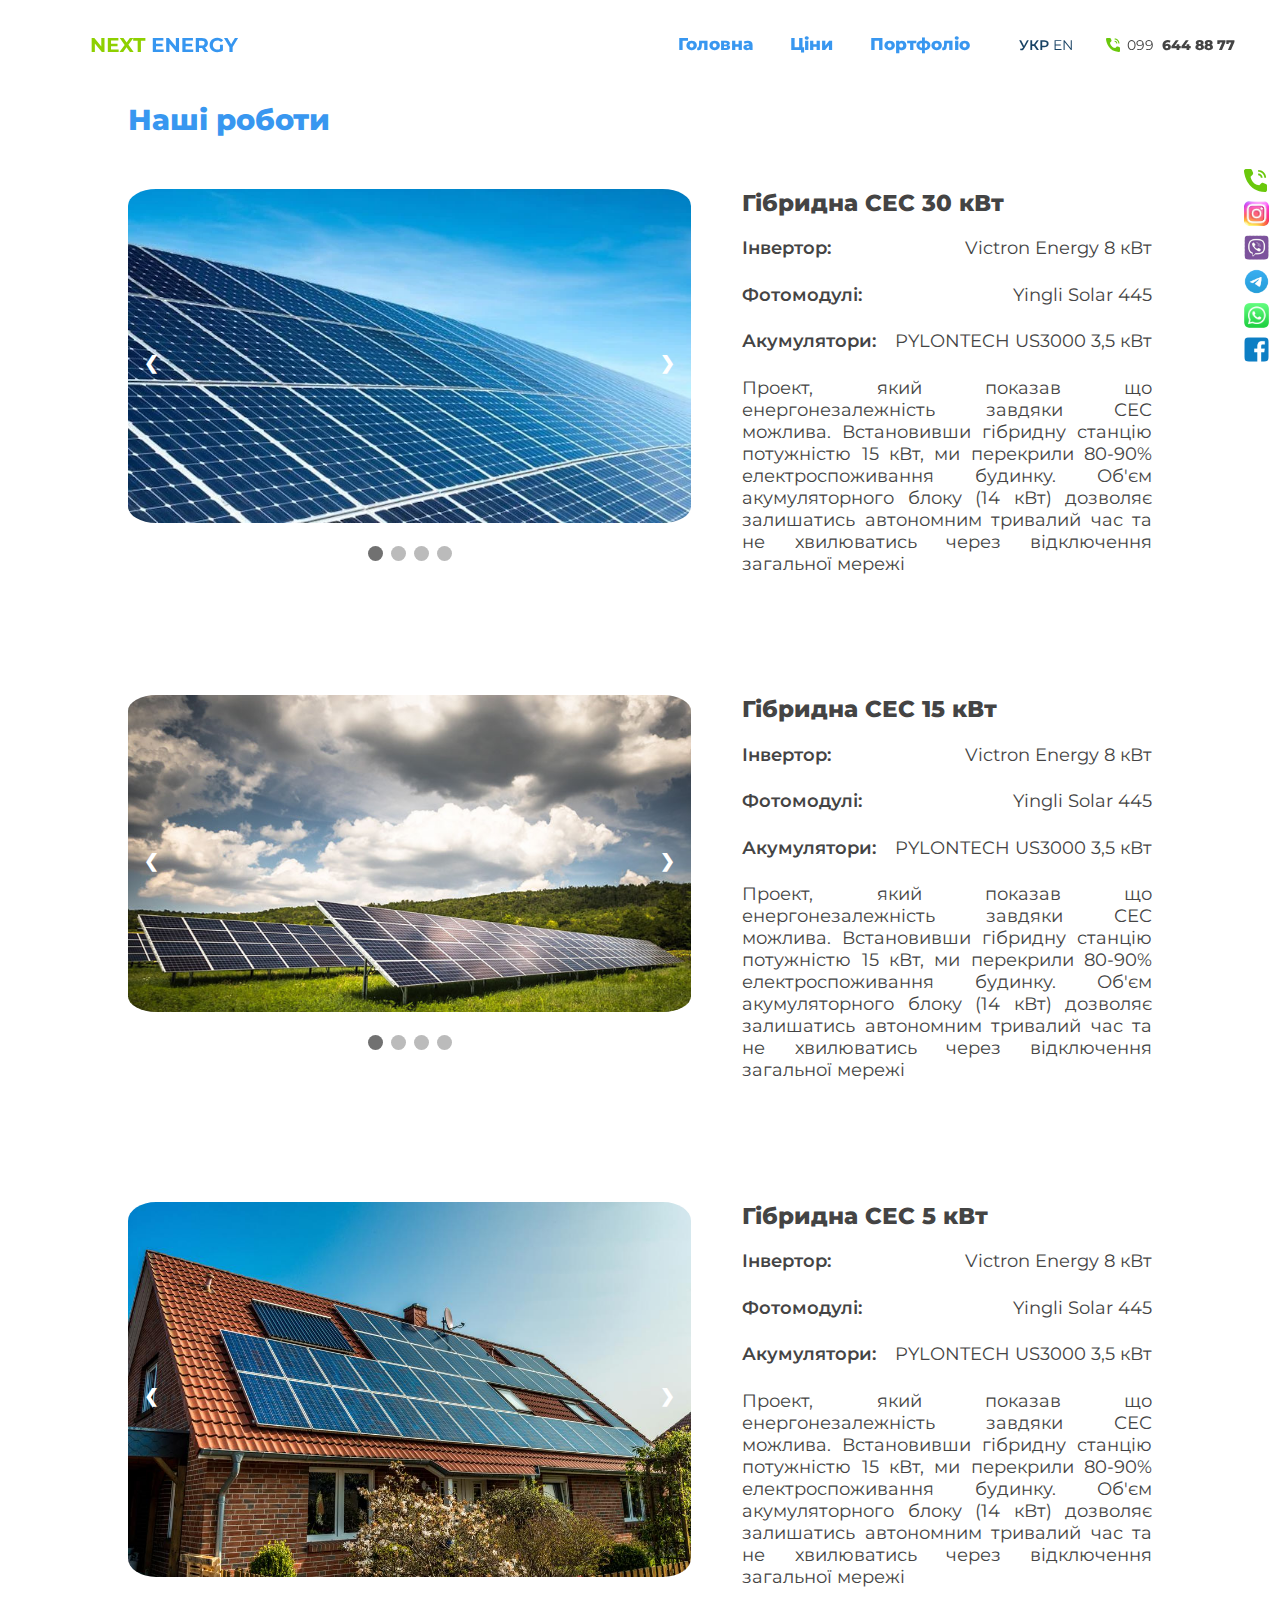
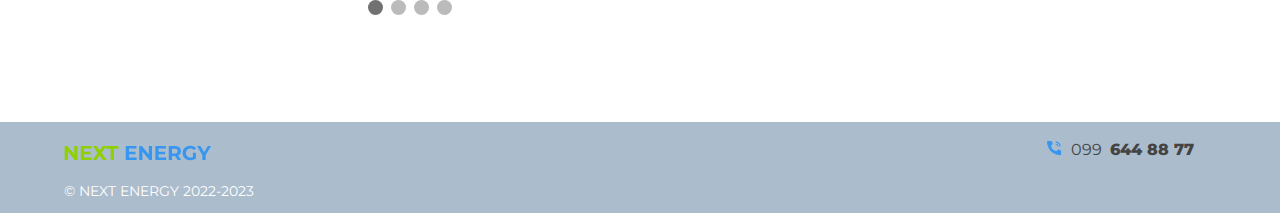
==== commit 13327478: "Update portfolio.html" ====
--- a/portfolio.html
+++ b/portfolio.html
@@ -46,7 +46,7 @@
             <div class="sprite"></div>
         </div>
       </div>
-       <div class="logo xx-4 s-fit _pppp __x05"> <a href="/Iryna-Bryzhan.next-energy.github.io/"><img src="img/logo2.svg" alt="logo"></a></div>
+       <div class="logo xx-4 s-fit _pppp __x05"> <a href="/Iryna-Bryzhan.next-energy.github.io/index.html"><img src="img/logo2.svg" alt="logo"></a></div>
       </div>
       
     
@@ -126,19 +126,19 @@
             <div class="slideshow-container">
 
                 <div class="mySlides fade">
-                    <img src="/img/solar_panel_0main-750x445.webp" style="width:100%">
+                    <img src="img/solar_panel_0main-750x445.webp" style="width:100%">
                   </div>
 
                 <div class="mySlides fade">
-                  <img src="/img/pic1 (1).jpg" style="width:100%">
+                  <img src="img/pic1 (1).jpg" style="width:100%">
                 </div>
                 
                 <div class="mySlides fade">
-                  <img src="/img/Solar-panel-on-a-red-roof.jpg" style="width:100%">
+                  <img src="img/Solar-panel-on-a-red-roof.jpg" style="width:100%">
                 </div>
                 
                 <div class="mySlides fade">
-                  <img src="/img/solar-panel.jpg" style="width:100%">
+                  <img src="img/solar-panel.jpg" style="width:100%">
                 </div>
                 
                 
@@ -180,20 +180,20 @@
 
                   
                 <div class="mySlides2 fade">
-                    <img src="/img/solar-panel.jpg" style="width:100%">
+                    <img src="img/solar-panel.jpg" style="width:100%">
                 </div>
 
 
                 <div class="mySlides2 fade">
-                  <img src="/img/pic1 (1).jpg" style="width:100%">
+                  <img src="img/pic1 (1).jpg" style="width:100%">
                 </div>
                 
                 <div class="mySlides2 fade">
-                  <img src="/img/Solar-panel-on-a-red-roof.jpg" style="width:100%">
+                  <img src="img/Solar-panel-on-a-red-roof.jpg" style="width:100%">
                 </div>
                 
                 <div class="mySlides2 fade">
-                  <img src="/img/solar_panel_0main-750x445.webp" style="width:100%">
+                  <img src="img/solar_panel_0main-750x445.webp" style="width:100%">
                 </div>
                 
                 <a class="prev" onclick="plusSlides2(-1)">❮</a>
@@ -231,19 +231,19 @@
             <div class="slideshow-container">
                 
                 <div class="mySlides3 fade">
-                  <img src="/img/Solar-panel-on-a-red-roof.jpg" style="width:100%">
+                  <img src="img/Solar-panel-on-a-red-roof.jpg" style="width:100%">
                 </div>
                 
                 <div class="mySlides3 fade">
-                  <img src="/img/solar-panel.jpg" style="width:100%">
+                  <img src="img/solar-panel.jpg" style="width:100%">
                 </div>
 
                 <div class="mySlides3 fade">
-                    <img src="/img/pic1 (1).jpg" style="width:100%">
+                    <img src="img/pic1 (1).jpg" style="width:100%">
                   </div>
                 
                 <div class="mySlides3 fade">
-                  <img src="/img/solar_panel_0main-750x445.webp" style="width:100%">
+                  <img src="img/solar_panel_0main-750x445.webp" style="width:100%">
                 </div>
                 
                 <a class="prev" onclick="plusSlides3(-1)">❮</a>
--- a/css/base.css
+++ b/css/base.css
@@ -5,7 +5,7 @@
 .sprite {
     width: 63.66px; /* ширина однієї картинки в спрайті */
     height: 90px; /* висота однієї картинки в спрайті */
-    background-image: url('/img/rsz_css_sprites-5.png'); /* шлях до вашого спрайта */
+    background-image: url('/Iryna-Bryzhan.next-energy.github.io/img/rsz_css_sprites-5.png'); /* шлях до вашого спрайта */
     animation: play-sprite 1s steps(9) infinite;
   }
 
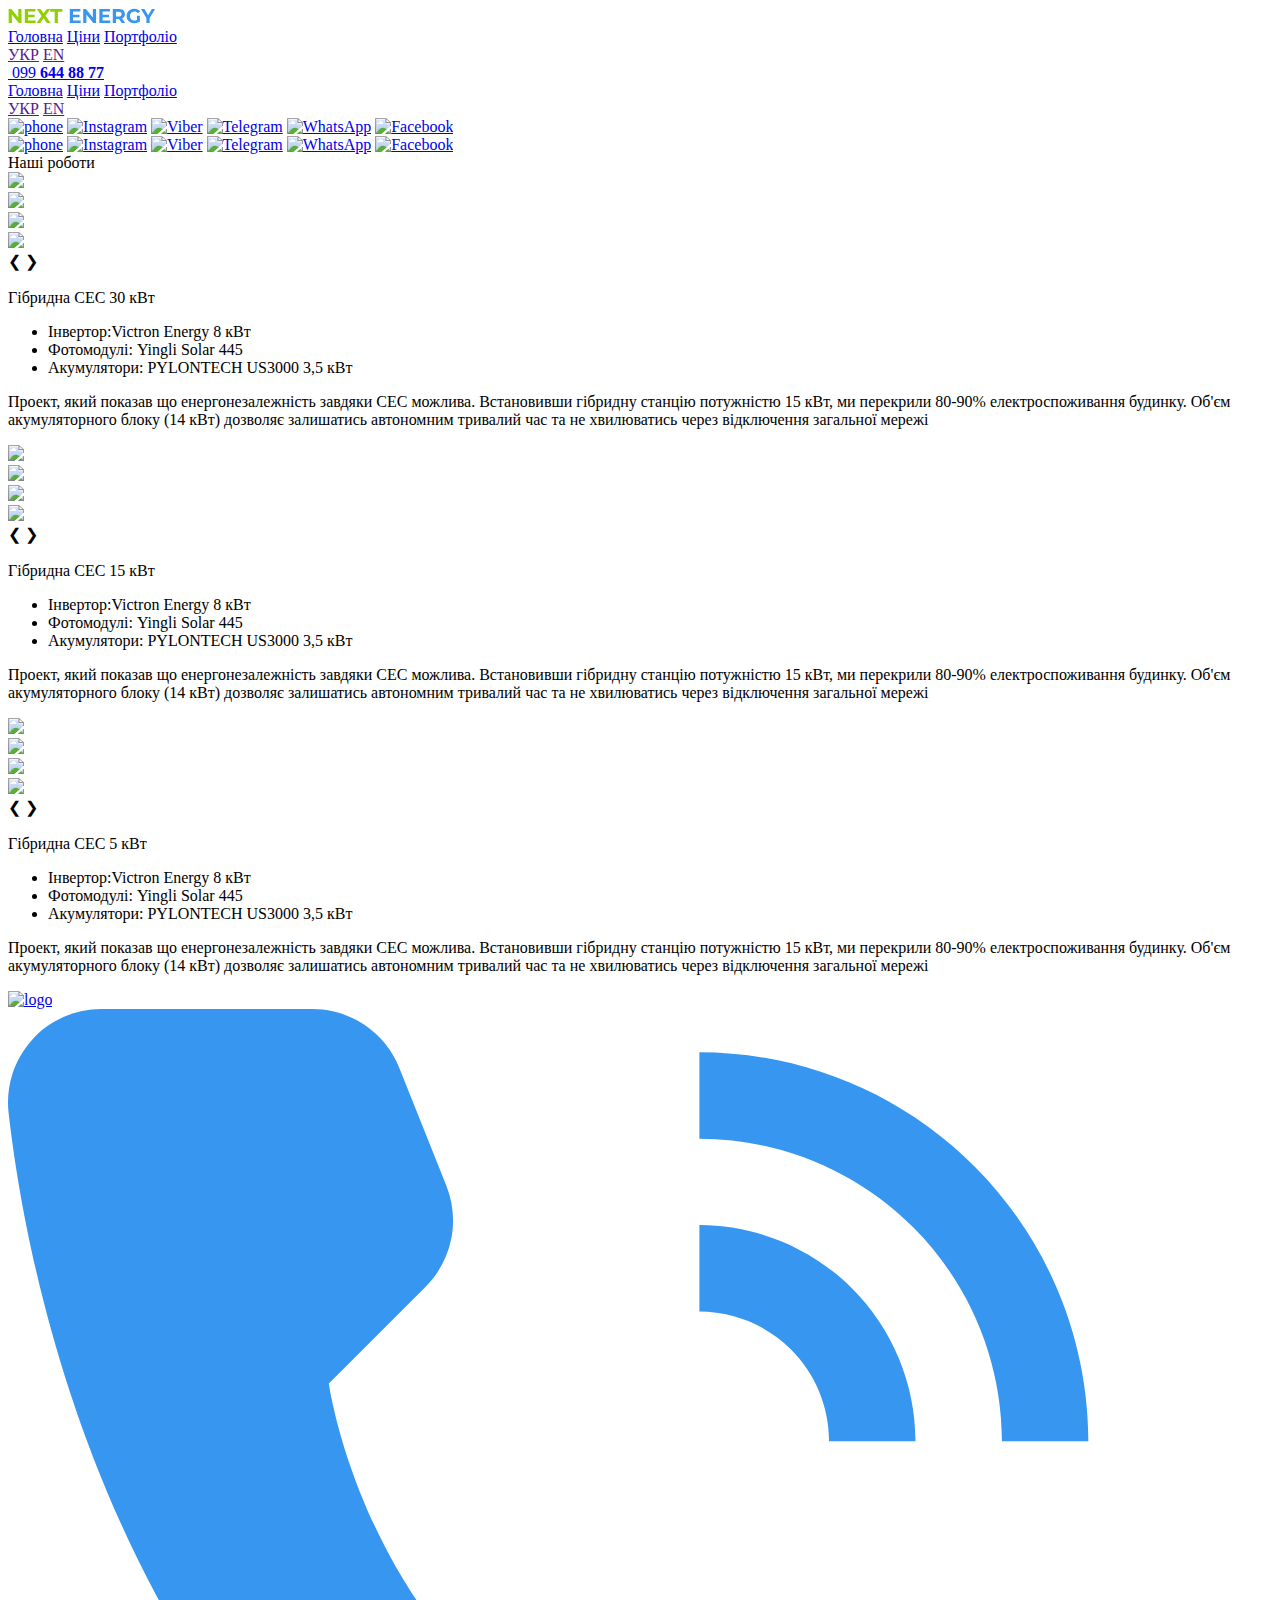
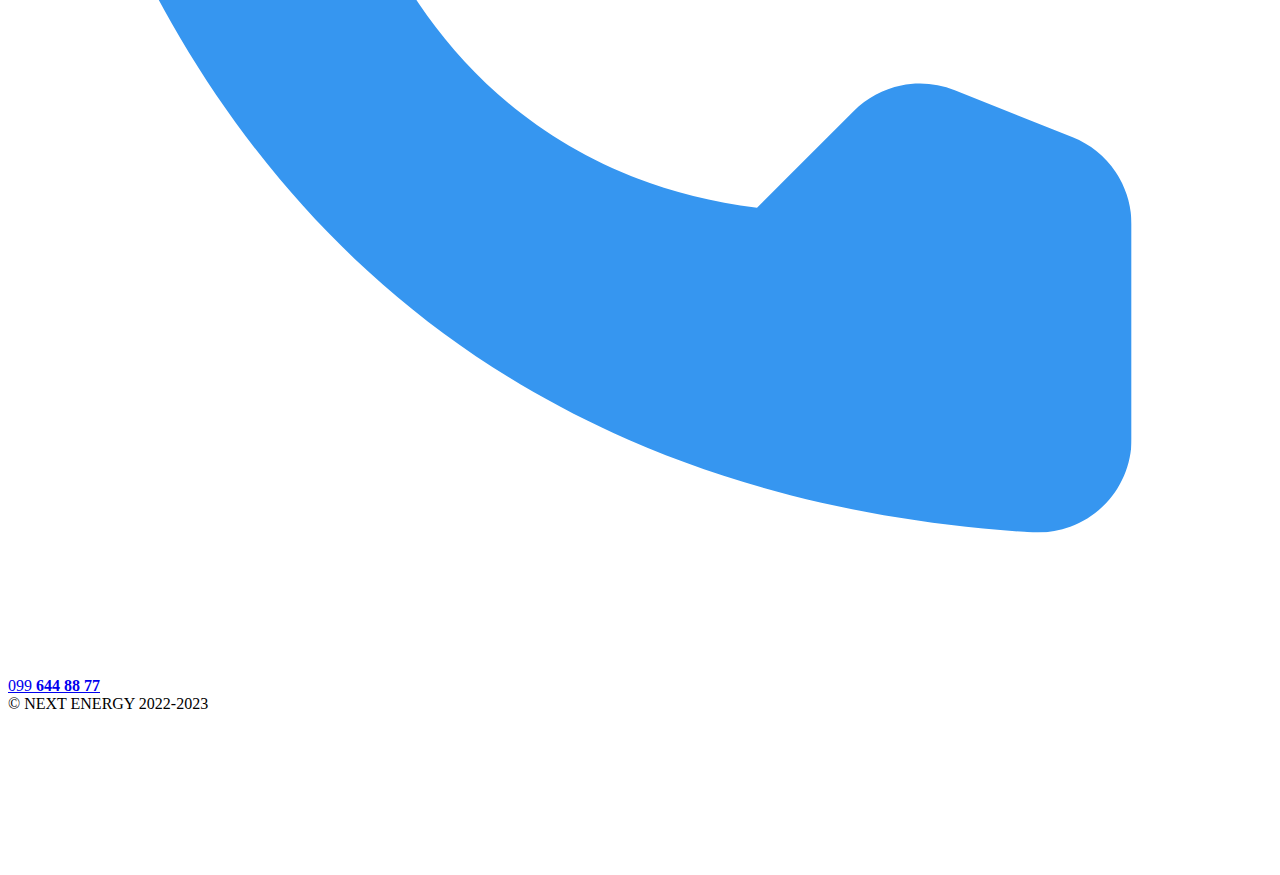
==== commit 0cd5838c: "Update portfolio.html" ====
--- a/portfolio.html
+++ b/portfolio.html
@@ -1,322 +1,322 @@
-<!DOCTYPE html>
-<html lang="uk">
-<head>
-  <meta charset="UTF-8">
-  <meta http-equiv="X-UA-Compatible" content="IE=edge">
-  <meta name="viewport" content="width=device-width, initial-scale=1.0">
-  <meta name="facebook-domain-verification" content="p7inprj3gr1d79l42xqrebylso6r18" />
-  <title>next-energy</title>
-  <meta name="description" content="Будівництво та оформлення зеленого тарифу у Києві та області. Введення в експлуатацію під ключ. ☎️ +38099-644-88-77" />
-    <link rel="shortcut icon" href="./img/robot.png" type="image/x-icon">
-  <link rel="stylesheet" href="css/vars.css">
-  <link rel="stylesheet" href="css/base.css">
-  <link rel="preconnect" href="https://fonts.googleapis.com">
-  <link rel="preconnect" href="https://fonts.gstatic.com" crossorigin>
-  <link href="https://fonts.googleapis.com/css2?family=Montserrat:wght@200;400;600;800&display=swap" rel="stylesheet">
-  <!-- Meta Pixel Code -->
-<script>
-  !function(f,b,e,v,n,t,s)
-  {if(f.fbq)return;n=f.fbq=function(){n.callMethod?
-  n.callMethod.apply(n,arguments):n.queue.push(arguments)};
-  if(!f._fbq)f._fbq=n;n.push=n;n.loaded=!0;n.version='2.0';
-  n.queue=[];t=b.createElement(e);t.async=!0;
-  t.src=v;s=b.getElementsByTagName(e)[0];
-  s.parentNode.insertBefore(t,s)}(window, document,'script',
-  'https://connect.facebook.net/en_US/fbevents.js');
-  fbq('init', '769990697709358');
-  fbq('track', 'PageView');
-</script>
-<noscript><img height="1" width="1" style="display:none"
-  src="https://www.facebook.com/tr?id=769990697709358&ev=PageView&noscript=1"
-/></noscript>
-<!-- End Meta Pixel Code -->
-
-  <script src="js/nextenergy.min.js"></script>
-</head>
-
-
-<header class=" _fix-up  __fff __opaq-05">
-    <div class="wrap flex _jc-sb _srink  _ai-c ">
-      <div class="header">
-  
-      
-      <div class="header-logo">
-        <div class="robot">
-        <div class="robot-container">
-            <div class="sprite"></div>
-        </div>
-      </div>
-       <div class="logo xx-4 s-fit _pppp __x05"> <a href="/Iryna-Bryzhan.next-energy.github.io/index.html"><img src="img/logo2.svg" alt="logo"></a></div>
-      </div>
-      
-    
-  <div class="menu-section">
-    <div class="menu ">
-        <a href="/Iryna-Bryzhan.next-energy.github.io/index.html" class="memu-item __t-brand">Головна</a>
-      <a href="/Iryna-Bryzhan.next-energy.github.io/price.html" class="memu-item __t-brand">Ціни</a>
-      <a href="/Iryna-Bryzhan.next-energy.github.io/portfolio.html" class="memu-item __t-brand">Портфоліо</a>
-    </div>
-  <div class=" flex h6 _ai-c">
-      <div class="langs">
-        <a href="" class="_fw-b">УКР</a>
-        <a href=""></a>
-        <a href="">EN</a>
-      </div>
-      <a class="btn __t-base" href="tel:+380996448877"><img src="img/icon-phone.svg" alt=""> 099 <strong> 644 88 77</strong></a>
-    </div>  
-       
-  </div>
-  
-    <div class="container" onclick="myFunction(this)">
-      <div class="bar1"></div>
-      <div class="bar2"></div>
-      <div class="bar3"></div>
-      
-    </div>
-  </div>
-    </div>
-  
-    <div class="menu-burger __fff">
-      <div class="menu-burger-item">
-        <a href="/Iryna-Bryzhan.next-energy.github.io/index.html" class="memu-item __t-brand">Головна</a>
-        <a href="/Iryna-Bryzhan.next-energy.github.io/price.html" class="memu-item __t-brand">Ціни</a>
-        <a href="/Iryna-Bryzhan.next-energy.github.io/portfolio.html" class="memu-item __t-brand">Портфоліо</a>
-      <div class="menu-burger-langs ">
-        <a href="" class="_fw-b __t-brand">УКР</a>
-        <a href=""></a>
-        <a href="" class="_fw-b __t-brand">EN</a>
-      </div>
-
-      <section class="social __fff __opaq-05 sticky">
-        <div class="social-item"> 
-          <a class="call" href="tel:+380996448877"><img src="img/icon-phone.svg" alt="phone"></a>
-          <a class="instagram-link" href="https://www.instagram.com/next.energy.ukraine/"><img src="img/instagram.jpeg" alt="Instagram"></a>
-          <a class="viber-link" href="viber://pa?chatURI=nextenergy"><img src="img/viber.png" alt="Viber"></a>
-          <a class="telegram-link" href="https://t.me/next_energy_bot"><img src="img/telegram.jpg.webp" alt="Telegram"></a>
-          <a class="whatsapp-link" href="https://wa.me/380996448877"><img src="img/whatsapp.svg.png" alt="WhatsApp"></a>
-          <a class="facebook-link" href="https://www.facebook.com/next.energy.ukraine/"><img src="img/facebook.svg.png" alt="Facebook"></a>
-        </div>
-      </section>
-      
-      </div>
-    </div>
-  </header>
-  
-
- 
-<main class="wrap-section main-portfolio">
-
-
-    <section class="social __fff __opaq-05 sticky">
-        <div class="social-item"> 
-          <a class="call" href="tel:+380996448877"><img src="img/icon-phone.svg" alt="phone"></a>
-          <a class="instagram-link" href="https://www.instagram.com/next.energy.ukraine/"><img src="img/instagram.jpeg" alt="Instagram"></a>
-          <a class="viber-link" href="viber://pa?chatURI=nextenergy"><img src="img/viber.png" alt="Viber"></a>
-          <a class="telegram-link" href="https://t.me/next_energy_bot"><img src="img/telegram.jpg.webp" alt="Telegram"></a>
-          <a class="whatsapp-link" href="https://wa.me/380996448877"><img src="img/whatsapp.svg.png" alt="WhatsApp"></a>
-          <a class="facebook-link" href="https://www.facebook.com/next.energy.ukraine/"><img src="img/facebook.svg.png" alt="Facebook"></a>
-        </div>
-      </section>
-
-    <div class="_hdr __t-brand _fw-bb h4 _mb __x4">Наші роботи</div>
-
-    <div class="portfolio-content">
-
-        <div class="portfolio-content_left">
-            <div class="slideshow-container">
-
-                <div class="mySlides fade">
-                    <img src="img/solar_panel_0main-750x445.webp" style="width:100%">
-                  </div>
-
-                <div class="mySlides fade">
-                  <img src="img/pic1 (1).jpg" style="width:100%">
-                </div>
-                
-                <div class="mySlides fade">
-                  <img src="img/Solar-panel-on-a-red-roof.jpg" style="width:100%">
-                </div>
-                
-                <div class="mySlides fade">
-                  <img src="img/solar-panel.jpg" style="width:100%">
-                </div>
-                
-                
-                
-                <a class="prev" onclick="plusSlides(-1)">❮</a>
-                <a class="next" onclick="plusSlides(1)">❯</a>
-                
-                </div>
-                <br>
-                
-                <div style="text-align:center">
-                  <span class="dot" onclick="currentSlide(1)"></span> 
-                  <span class="dot" onclick="currentSlide(2)"></span> 
-                  <span class="dot" onclick="currentSlide(3)"></span> 
-                   <span class="dot" onclick="currentSlide(4)"></span> 
-                </div>
-        </div>
-
-
-        <div class="portfolio-content_right">
-            <div class="content-right-title">Гібридна СЕС 30 кВт</div>
-            <ul>
-                <li>Інвертор:<span>Victron Energy 8 кВт</span></li>
-                <li>Фотомодулі:  <span>Yingli Solar 445</span> </li>
-                <li>Акумулятори:  <span>PYLONTECH US3000 3,5 кВт</span> </li>
-            </ul>
-            <p>Проект, який показав що енергонезалежність завдяки СЕС можлива. Встановивши гібридну станцію потужністю 15 кВт, ми перекрили 80-90% електроспоживання будинку. Об'єм акумуляторного блоку (14 кВт) дозволяє залишатись автономним тривалий час та не хвилюватись через відключення загальної мережі</p>
-
-        </div>
-
-    </div>
-
-
-
-    <div class="portfolio-content">
-
-        <div class="portfolio-content_left">
-            <div class="slideshow-container">
-
-                  
-                <div class="mySlides2 fade">
-                    <img src="img/solar-panel.jpg" style="width:100%">
-                </div>
-
-
-                <div class="mySlides2 fade">
-                  <img src="img/pic1 (1).jpg" style="width:100%">
-                </div>
-                
-                <div class="mySlides2 fade">
-                  <img src="img/Solar-panel-on-a-red-roof.jpg" style="width:100%">
-                </div>
-                
-                <div class="mySlides2 fade">
-                  <img src="img/solar_panel_0main-750x445.webp" style="width:100%">
-                </div>
-                
-                <a class="prev" onclick="plusSlides2(-1)">❮</a>
-                <a class="next" onclick="plusSlides2(1)">❯</a>
-                
-                </div>
-                <br>
-                
-                <div style="text-align:center">
-                  <span class="dot2" onclick="currentSlide2(1)"></span> 
-                  <span class="dot2" onclick="currentSlide2(2)"></span> 
-                  <span class="dot2" onclick="currentSlide2(3)"></span> 
-                   <span class="dot2" onclick="currentSlide2(4)"></span> 
-                </div>
-        </div>
-
-
-        <div class="portfolio-content_right">
-            <div class="content-right-title">Гібридна СЕС 15 кВт</div>
-            <ul>
-                <li>Інвертор:<span>Victron Energy 8 кВт</span></li>
-                <li>Фотомодулі:  <span>Yingli Solar 445</span> </li>
-                <li>Акумулятори:  <span>PYLONTECH US3000 3,5 кВт</span> </li>
-            </ul>
-            <p>Проект, який показав що енергонезалежність завдяки СЕС можлива. Встановивши гібридну станцію потужністю 15 кВт, ми перекрили 80-90% електроспоживання будинку. Об'єм акумуляторного блоку (14 кВт) дозволяє залишатись автономним тривалий час та не хвилюватись через відключення загальної мережі</p>
-
-        </div>
-
-    </div>
-
-
-    <div class="portfolio-content">
-
-        <div class="portfolio-content_left">
-            <div class="slideshow-container">
-                
-                <div class="mySlides3 fade">
-                  <img src="img/Solar-panel-on-a-red-roof.jpg" style="width:100%">
-                </div>
-                
-                <div class="mySlides3 fade">
-                  <img src="img/solar-panel.jpg" style="width:100%">
-                </div>
-
-                <div class="mySlides3 fade">
-                    <img src="img/pic1 (1).jpg" style="width:100%">
-                  </div>
-                
-                <div class="mySlides3 fade">
-                  <img src="img/solar_panel_0main-750x445.webp" style="width:100%">
-                </div>
-                
-                <a class="prev" onclick="plusSlides3(-1)">❮</a>
-                <a class="next" onclick="plusSlides3(1)">❯</a>
-                
-                </div>
-                <br>
-                
-                <div style="text-align:center">
-                  <span class="dot3" onclick="currentSlide3(1)"></span> 
-                  <span class="dot3" onclick="currentSlide3(2)"></span> 
-                  <span class="dot3" onclick="currentSlide3(3)"></span> 
-                   <span class="dot3" onclick="currentSlide3(4)"></span> 
-                </div>
-        </div>
-
-
-        <div class="portfolio-content_right">
-            <div class="content-right-title">Гібридна СЕС 5 кВт</div>
-            <ul>
-                <li>Інвертор:<span>Victron Energy 8 кВт</span></li>
-                <li>Фотомодулі:  <span>Yingli Solar 445</span> </li>
-                <li>Акумулятори:  <span>PYLONTECH US3000 3,5 кВт</span> </li>
-            </ul>
-            <p>Проект, який показав що енергонезалежність завдяки СЕС можлива. Встановивши гібридну станцію потужністю 15 кВт, ми перекрили 80-90% електроспоживання будинку. Об'єм акумуляторного блоку (14 кВт) дозволяє залишатись автономним тривалий час та не хвилюватись через відключення загальної мережі</p>
-
-        </div>
-
-    </div>
-
-
-
-
-</main>
-
-<footer>
-    <div class="footer _jc-sb">
-      <div class="logo-footer"> <a href="/"><img src="img/logo2.svg" alt="logo"></a></div>
-   
-      <a class="btn footer-btn __t-base" href="tel:+380996448877"><svg viewBox="0 0 18 18"><use xlink:href="#icon-phone" fill="#3696F0"></use></svg> 099 <strong> 644 88 77</strong></a>
-     
-    </div>
-     
-    <div class="footer-text  _ai-c __t-fff"><div class="col h6">© NEXT ENERGY  2022-2023</div></div>
-
-  </footer>
-
-  <svg xmlns="http://www.w3.org/2000/svg" class="xx-hide">
-    <symbol id="icon-logo" height="53" viewBox="0 0 53 53" width="53">
-      <path d="M22.7531 46.2468V46.5499C22.7531 48.6735 24.6102 50.395 26.9012 50.395C29.1922 50.395 31.0493 48.6735 31.0493 46.5499V46.2468H22.7531Z"/>
-      <path fill-rule="evenodd" clip-rule="evenodd" d="M15.5555 12.5615C15.2794 12.5615 15.0555 12.7854 15.0555 13.0615C15.0555 17.1559 18.3747 20.4751 22.4691 20.4751H24.9858C25.8942 21.9472 26.4012 23.6672 26.4012 25.4641V29.6605C26.4012 29.7 26.4058 29.7385 26.4145 29.7753C26.4057 29.9506 26.4013 30.1267 26.4013 30.3035V33.1108C26.4013 33.387 26.6251 33.6108 26.9013 33.6108C27.1774 33.6108 27.4013 33.387 27.4013 33.1108V30.3035C27.4013 28.5066 27.9082 26.7868 28.8166 25.3147H31.3209C35.4153 25.3147 38.7345 21.9955 38.7345 17.9011C38.7345 17.625 38.5106 17.4011 38.2345 17.4011H35.4691C31.4319 17.4011 28.1485 20.6281 28.0574 24.6434C27.8135 25.0245 27.5943 25.4213 27.4012 25.8312V25.4641C27.4012 23.4101 26.8019 21.447 25.7321 19.7839C25.6307 15.7779 22.3515 12.5615 18.321 12.5615H15.5555ZM29.5265 24.3147C30.3634 23.2838 31.4213 22.4222 32.6527 21.8064L34.0384 21.1136C34.2854 20.9901 34.3855 20.6898 34.262 20.4428C34.1386 20.1958 33.8382 20.0957 33.5912 20.2192L32.2055 20.912C31.1006 21.4645 30.1221 22.1961 29.2981 23.0615C30.0608 20.3716 32.5348 18.4011 35.4691 18.4011H37.7153C37.4602 21.7096 34.6948 24.3147 31.3209 24.3147H29.5265ZM21.597 16.0727C22.694 16.6212 23.6664 17.3463 24.4868 18.2036C23.7181 15.5231 21.2486 13.5615 18.321 13.5615H16.0747C16.3299 16.87 19.0953 19.4751 22.4691 19.4751H24.2757C23.4389 18.4444 22.3811 17.5827 21.1498 16.9671L19.7641 16.2742C19.5171 16.1507 19.417 15.8504 19.5404 15.6034C19.6639 15.3564 19.9643 15.2563 20.2113 15.3798L21.597 16.0727Z"/>
-      <path d="M18.605 38.9875C18.605 38.4147 19.0693 37.9504 19.642 37.9504H34.1605C34.7333 37.9504 35.1976 38.4147 35.1976 38.9875C35.1976 39.5602 34.7333 40.0245 34.1605 40.0245H19.642C19.0693 40.0245 18.605 39.5602 18.605 38.9875Z"/>
-      <path d="M14.8772 26.5796L14.8508 26.5436C13.058 24.0961 12 21.0842 12 17.8237C12 9.65336 18.8849 2.89059 27.1075 3.00134C35.2465 3.11096 41.8026 9.70987 41.8025 17.8237C41.8025 21.0842 40.7446 24.0961 38.9516 26.5436L38.9252 26.5796L38.6328 27.0641C36.1963 31.0993 34.7351 33.5193 34.0713 36.1604H35.1043C35.7566 33.7641 37.1447 31.4645 39.5848 27.4221L39.7583 27.1346C41.6723 24.5219 42.8025 21.3044 42.8025 17.8237C42.8026 9.15759 35.8017 2.11835 27.121 2.00143C18.3459 1.88324 11 9.09075 11 17.8237C11 21.3044 12.1303 24.5219 14.0441 27.1346L14.2174 27.4216C16.6577 31.4643 18.0459 33.764 18.6982 36.1604H19.7312C19.0675 33.5192 17.6062 31.0991 15.1694 27.0636L14.8772 26.5796Z"/>
-      <path d="M18.605 43.1357C18.605 42.5629 19.0693 42.0986 19.642 42.0986H34.1605C34.7333 42.0986 35.1976 42.5629 35.1976 43.1357C35.1976 43.7084 34.7333 44.1727 34.1605 44.1727H19.642C19.0693 44.1727 18.605 43.7084 18.605 43.1357Z"/>
-      
-    </symbol>
-    <symbol  id="icon-phone" width="16" height="16" viewBox="0 0 16 16" >
-      <g><path d="m12.923 6.15405h-1.2309c-.0004-.4895-.1951-.95881-.5412-1.30493-.3462-.34613-.8155-.5408-1.30497-.54128v-1.23081c.81577.00097 1.59787.32547 2.17467.90231.5769.57685.9014 1.35893.9024 2.17471z"/><path d="m15.3846 6.15405h-1.2308c-.0013-1.14211-.4556-2.23707-1.2632-3.04466s-1.9026-1.26187-3.04467-1.26317v-1.230811c1.46847.001629 2.87627.585681 3.91467 1.624031 1.0383 1.03834 1.6224 2.44617 1.624 3.91461z"/><path d="m10.6663 11.3739 1.3785-1.3785c.1845-.18456.4191-.31093.6748-.36344.2556-.0525.5211-.02884.7634.06805l1.6788.67199c.2475.099.4596.2699.609.4906s.2292.4811.2292.7476v3.053c.0004.1815-.0362.3611-.1076.528-.0714.1668-.1761.3173-.3077.4422-.1315.125-.2872.2218-.4575.2845s-.3516.09-.5328.0802c-11.76781-.7324-14.144511-10.69946-14.58575835-14.5162-.02137085-.18659-.00299533-.3756.05391815-.55458.0569132-.178982.1510752-.343888.2762912-.483869.125217-.139981.278651-.251867.450209-.328297.171559-.0764303.35736-.11567367.54517-.1151488h2.99888c.26651-.00000856.52692.0798373.74762.2292378.2207.1494.39157.361502.49058.608943l.67141 1.678824c.09689.24233.12055.50776.06804.76341s-.17887.49027-.36344.67479l-1.37851 1.3785s.76433 5.37369 6.09749 6.04019z"/></g>
-    </symbol>
-    <symbol  id="icon-check" width="20" height="20" viewBox="0 0 20 20">
-      <rect fill="#8ed000" height="20" rx="4" width="20"/><path d="m4.96794 7.55979-1.96794 1.96794 5.90384 5.90387 8.52776-8.52775-1.968-1.96794-6.55976 6.55979z" fill="#fff"/>
-    </symbol>
-    <symbol  id="icon-angle" width="10" height="18" viewBox="0 0 10 18" fill="none">
-      <path d="M1.00001 17L9 9L1 1" stroke-width="2" stroke-linecap="round" stroke-linejoin="round"/>
-      </symbol>
-    </svg>
-    <script src="js/portfolio.js"></script>
-    <script type="text/javascript">
-  (function(d, w, s) {
-	var widgetHash = 'ju004lp6l1tnwsk8mz7b', gcw = d.createElement(s); gcw.type = 'text/javascript'; gcw.async = true;
-	gcw.src = '//widgets.binotel.com/getcall/widgets/'+ widgetHash +'.js';
-	var sn = d.getElementsByTagName(s)[0]; sn.parentNode.insertBefore(gcw, sn);
-  })(document, window, 'script');
-</script>
-</body>
-</html>
+<!DOCTYPE html>
+<html lang="uk">
+<head>
+  <meta charset="UTF-8">
+  <meta http-equiv="X-UA-Compatible" content="IE=edge">
+  <meta name="viewport" content="width=device-width, initial-scale=1.0">
+  <meta name="facebook-domain-verification" content="p7inprj3gr1d79l42xqrebylso6r18" />
+  <title>next-energy</title>
+  <meta name="description" content="Будівництво та оформлення зеленого тарифу у Києві та області. Введення в експлуатацію під ключ. ☎️ +38099-644-88-77" />
+    <link rel="shortcut icon" href="./img/robot.png" type="image/x-icon">
+  <link rel="stylesheet" href="/Iryna-Bryzhan.next-energy.github.io/css/vars.css">
+  <link rel="stylesheet" href="/Iryna-Bryzhan.next-energy.github.io/css/base.css">
+  <link rel="preconnect" href="https://fonts.googleapis.com">
+  <link rel="preconnect" href="https://fonts.gstatic.com" crossorigin>
+  <link href="https://fonts.googleapis.com/css2?family=Montserrat:wght@200;400;600;800&display=swap" rel="stylesheet">
+  <!-- Meta Pixel Code -->
+<script>
+  !function(f,b,e,v,n,t,s)
+  {if(f.fbq)return;n=f.fbq=function(){n.callMethod?
+  n.callMethod.apply(n,arguments):n.queue.push(arguments)};
+  if(!f._fbq)f._fbq=n;n.push=n;n.loaded=!0;n.version='2.0';
+  n.queue=[];t=b.createElement(e);t.async=!0;
+  t.src=v;s=b.getElementsByTagName(e)[0];
+  s.parentNode.insertBefore(t,s)}(window, document,'script',
+  'https://connect.facebook.net/en_US/fbevents.js');
+  fbq('init', '769990697709358');
+  fbq('track', 'PageView');
+</script>
+<noscript><img height="1" width="1" style="display:none"
+  src="https://www.facebook.com/tr?id=769990697709358&ev=PageView&noscript=1"
+/></noscript>
+<!-- End Meta Pixel Code -->
+
+  <script src="/Iryna-Bryzhan.next-energy.github.io/js/nextenergy.min.js"></script>
+</head>
+
+
+<header class=" _fix-up  __fff __opaq-05">
+    <div class="wrap flex _jc-sb _srink  _ai-c ">
+      <div class="header">
+  
+      
+      <div class="header-logo">
+        <div class="robot">
+        <div class="robot-container">
+            <div class="sprite"></div>
+        </div>
+      </div>
+       <div class="logo xx-4 s-fit _pppp __x05"> <a href="/"><img src="img/logo2.svg" alt="logo"></a></div>
+      </div>
+      
+    
+  <div class="menu-section">
+    <div class="menu ">
+        <a href="/Iryna-Bryzhan.next-energy.github.io/index.html" class="memu-item __t-brand">Головна</a>
+      <a href="/Iryna-Bryzhan.next-energy.github.io/price.html" class="memu-item __t-brand">Ціни</a>
+      <a href="/Iryna-Bryzhan.next-energy.github.io/portfolio.html" class="memu-item __t-brand">Портфоліо</a>
+    </div>
+  <div class=" flex h6 _ai-c">
+      <div class="langs">
+        <a href="" class="_fw-b">УКР</a>
+        <a href=""></a>
+        <a href="">EN</a>
+      </div>
+      <a class="btn __t-base" href="tel:+380996448877"><img src="/Iryna-Bryzhan.next-energy.github.io/img/icon-phone.svg" alt=""> 099 <strong> 644 88 77</strong></a>
+    </div>  
+       
+  </div>
+  
+    <div class="container" onclick="myFunction(this)">
+      <div class="bar1"></div>
+      <div class="bar2"></div>
+      <div class="bar3"></div>
+      
+    </div>
+  </div>
+    </div>
+  
+    <div class="menu-burger __fff">
+      <div class="menu-burger-item">
+        <a href="/Iryna-Bryzhan.next-energy.github.io/index.html" class="memu-item __t-brand">Головна</a>
+        <a href="/Iryna-Bryzhan.next-energy.github.io/price.html" class="memu-item __t-brand">Ціни</a>
+        <a href="/Iryna-Bryzhan.next-energy.github.io/portfolio.html" class="memu-item __t-brand">Портфоліо</a>
+      <div class="menu-burger-langs ">
+        <a href="" class="_fw-b __t-brand">УКР</a>
+        <a href=""></a>
+        <a href="" class="_fw-b __t-brand">EN</a>
+      </div>
+
+      <section class="social __fff __opaq-05 sticky">
+        <div class="social-item"> 
+          <a class="call" href="tel:+380996448877"><img src="/Iryna-Bryzhan.next-energy.github.io/img/icon-phone.svg" alt="phone"></a>
+          <a class="instagram-link" href="https://www.instagram.com/next.energy.ukraine/"><img src="/Iryna-Bryzhan.next-energy.github.io/img/instagram.jpeg" alt="Instagram"></a>
+          <a class="viber-link" href="viber://pa?chatURI=nextenergy"><img src="/Iryna-Bryzhan.next-energy.github.io/img/viber.png" alt="Viber"></a>
+          <a class="telegram-link" href="https://t.me/next_energy_bot"><img src="/Iryna-Bryzhan.next-energy.github.io/img/telegram.jpg.webp" alt="Telegram"></a>
+          <a class="whatsapp-link" href="https://wa.me/380996448877"><img src="/Iryna-Bryzhan.next-energy.github.io/img/whatsapp.svg.png" alt="WhatsApp"></a>
+          <a class="facebook-link" href="https://www.facebook.com/next.energy.ukraine/"><img src="/Iryna-Bryzhan.next-energy.github.io/img/facebook.svg.png" alt="Facebook"></a>
+        </div>
+      </section>
+
+      </div>
+    </div>
+  </header>
+  
+
+ 
+<main class="wrap-section main-portfolio">
+
+
+    <section class="social __fff __opaq-05 sticky">
+        <div class="social-item"> 
+          <a class="call" href="tel:+380996448877"><img src="/Iryna-Bryzhan.next-energy.github.io/img/icon-phone.svg" alt="phone"></a>
+          <a class="instagram-link" href="https://www.instagram.com/next.energy.ukraine/"><img src="/Iryna-Bryzhan.next-energy.github.io/img/instagram.jpeg" alt="Instagram"></a>
+          <a class="viber-link" href="viber://pa?chatURI=nextenergy"><img src="/Iryna-Bryzhan.next-energy.github.io/img/viber.png" alt="Viber"></a>
+          <a class="telegram-link" href="https://t.me/next_energy_bot"><img src="/Iryna-Bryzhan.next-energy.github.io/img/telegram.jpg.webp" alt="Telegram"></a>
+          <a class="whatsapp-link" href="https://wa.me/380996448877"><img src="/Iryna-Bryzhan.next-energy.github.io/img/whatsapp.svg.png" alt="WhatsApp"></a>
+          <a class="facebook-link" href="https://www.facebook.com/next.energy.ukraine/"><img src="/Iryna-Bryzhan.next-energy.github.io/img/facebook.svg.png" alt="Facebook"></a>
+        </div>
+      </section>
+
+    <div class="_hdr __t-brand _fw-bb h4 _mb __x4">Наші роботи</div>
+
+    <div class="portfolio-content">
+
+        <div class="portfolio-content_left">
+            <div class="slideshow-container">
+
+                <div class="mySlides fade">
+                    <img src="/Iryna-Bryzhan.next-energy.github.io/img/solar_panel_0main-750x445.webp" style="width:100%">
+                  </div>
+
+                <div class="mySlides fade">
+                  <img src="/Iryna-Bryzhan.next-energy.github.io/img/pic1 (1).jpg" style="width:100%">
+                </div>
+                
+                <div class="mySlides fade">
+                  <img src="/Iryna-Bryzhan.next-energy.github.io/img/Solar-panel-on-a-red-roof.jpg" style="width:100%">
+                </div>
+                
+                <div class="mySlides fade">
+                  <img src="/Iryna-Bryzhan.next-energy.github.io/img/solar-panel.jpg" style="width:100%">
+                </div>
+                
+                
+                
+                <a class="prev" onclick="plusSlides(-1)">❮</a>
+                <a class="next" onclick="plusSlides(1)">❯</a>
+                
+                </div>
+                <br>
+                
+                <div style="text-align:center">
+                  <span class="dot" onclick="currentSlide(1)"></span> 
+                  <span class="dot" onclick="currentSlide(2)"></span> 
+                  <span class="dot" onclick="currentSlide(3)"></span> 
+                   <span class="dot" onclick="currentSlide(4)"></span> 
+                </div>
+        </div>
+
+
+        <div class="portfolio-content_right">
+            <div class="content-right-title">Гібридна СЕС 30 кВт</div>
+            <ul>
+                <li>Інвертор:<span>Victron Energy 8 кВт</span></li>
+                <li>Фотомодулі:  <span>Yingli Solar 445</span> </li>
+                <li>Акумулятори:  <span>PYLONTECH US3000 3,5 кВт</span> </li>
+            </ul>
+            <p>Проект, який показав що енергонезалежність завдяки СЕС можлива. Встановивши гібридну станцію потужністю 15 кВт, ми перекрили 80-90% електроспоживання будинку. Об'єм акумуляторного блоку (14 кВт) дозволяє залишатись автономним тривалий час та не хвилюватись через відключення загальної мережі</p>
+
+        </div>
+
+    </div>
+
+
+
+    <div class="portfolio-content">
+
+        <div class="portfolio-content_left">
+            <div class="slideshow-container">
+
+                  
+                <div class="mySlides2 fade">
+                    <img src="/Iryna-Bryzhan.next-energy.github.io/img/solar-panel.jpg" style="width:100%">
+                </div>
+
+
+                <div class="mySlides2 fade">
+                  <img src="/Iryna-Bryzhan.next-energy.github.io/img/pic1 (1).jpg" style="width:100%">
+                </div>
+                
+                <div class="mySlides2 fade">
+                  <img src="/Iryna-Bryzhan.next-energy.github.io/img/Solar-panel-on-a-red-roof.jpg" style="width:100%">
+                </div>
+                
+                <div class="mySlides2 fade">
+                  <img src="/Iryna-Bryzhan.next-energy.github.io/img/solar_panel_0main-750x445.webp" style="width:100%">
+                </div>
+                
+                <a class="prev" onclick="plusSlides2(-1)">❮</a>
+                <a class="next" onclick="plusSlides2(1)">❯</a>
+                
+                </div>
+                <br>
+                
+                <div style="text-align:center">
+                  <span class="dot2" onclick="currentSlide2(1)"></span> 
+                  <span class="dot2" onclick="currentSlide2(2)"></span> 
+                  <span class="dot2" onclick="currentSlide2(3)"></span> 
+                   <span class="dot2" onclick="currentSlide2(4)"></span> 
+                </div>
+        </div>
+
+
+        <div class="portfolio-content_right">
+            <div class="content-right-title">Гібридна СЕС 15 кВт</div>
+            <ul>
+                <li>Інвертор:<span>Victron Energy 8 кВт</span></li>
+                <li>Фотомодулі:  <span>Yingli Solar 445</span> </li>
+                <li>Акумулятори:  <span>PYLONTECH US3000 3,5 кВт</span> </li>
+            </ul>
+            <p>Проект, який показав що енергонезалежність завдяки СЕС можлива. Встановивши гібридну станцію потужністю 15 кВт, ми перекрили 80-90% електроспоживання будинку. Об'єм акумуляторного блоку (14 кВт) дозволяє залишатись автономним тривалий час та не хвилюватись через відключення загальної мережі</p>
+
+        </div>
+
+    </div>
+
+
+    <div class="portfolio-content">
+
+        <div class="portfolio-content_left">
+            <div class="slideshow-container">
+                
+                <div class="mySlides3 fade">
+                  <img src="/Iryna-Bryzhan.next-energy.github.io/img/Solar-panel-on-a-red-roof.jpg" style="width:100%">
+                </div>
+                
+                <div class="mySlides3 fade">
+                  <img src="/Iryna-Bryzhan.next-energy.github.io/img/solar-panel.jpg" style="width:100%">
+                </div>
+
+                <div class="mySlides3 fade">
+                    <img src="/Iryna-Bryzhan.next-energy.github.io/img/pic1 (1).jpg" style="width:100%">
+                  </div>
+                
+                <div class="mySlides3 fade">
+                  <img src="/Iryna-Bryzhan.next-energy.github.io/img/solar_panel_0main-750x445.webp" style="width:100%">
+                </div>
+                
+                <a class="prev" onclick="plusSlides3(-1)">❮</a>
+                <a class="next" onclick="plusSlides3(1)">❯</a>
+                
+                </div>
+                <br>
+                
+                <div style="text-align:center">
+                  <span class="dot3" onclick="currentSlide3(1)"></span> 
+                  <span class="dot3" onclick="currentSlide3(2)"></span> 
+                  <span class="dot3" onclick="currentSlide3(3)"></span> 
+                   <span class="dot3" onclick="currentSlide3(4)"></span> 
+                </div>
+        </div>
+
+
+        <div class="portfolio-content_right">
+            <div class="content-right-title">Гібридна СЕС 5 кВт</div>
+            <ul>
+                <li>Інвертор:<span>Victron Energy 8 кВт</span></li>
+                <li>Фотомодулі:  <span>Yingli Solar 445</span> </li>
+                <li>Акумулятори:  <span>PYLONTECH US3000 3,5 кВт</span> </li>
+            </ul>
+            <p>Проект, який показав що енергонезалежність завдяки СЕС можлива. Встановивши гібридну станцію потужністю 15 кВт, ми перекрили 80-90% електроспоживання будинку. Об'єм акумуляторного блоку (14 кВт) дозволяє залишатись автономним тривалий час та не хвилюватись через відключення загальної мережі</p>
+
+        </div>
+
+    </div>
+
+
+
+
+</main>
+
+<footer>
+    <div class="footer _jc-sb">
+      <div class="logo-footer"> <a href="/"><img src="/Iryna-Bryzhan.next-energy.github.io/img/logo2.svg" alt="logo"></a></div>
+   
+      <a class="btn footer-btn __t-base" href="tel:+380996448877"><svg viewBox="0 0 18 18"><use xlink:href="#icon-phone" fill="#3696F0"></use></svg> 099 <strong> 644 88 77</strong></a>
+     
+    </div>
+     
+    <div class="footer-text  _ai-c __t-fff"><div class="col h6">© NEXT ENERGY  2022-2023</div></div>
+
+  </footer>
+
+  <svg xmlns="http://www.w3.org/2000/svg" class="xx-hide">
+    <symbol id="icon-logo" height="53" viewBox="0 0 53 53" width="53">
+      <path d="M22.7531 46.2468V46.5499C22.7531 48.6735 24.6102 50.395 26.9012 50.395C29.1922 50.395 31.0493 48.6735 31.0493 46.5499V46.2468H22.7531Z"/>
+      <path fill-rule="evenodd" clip-rule="evenodd" d="M15.5555 12.5615C15.2794 12.5615 15.0555 12.7854 15.0555 13.0615C15.0555 17.1559 18.3747 20.4751 22.4691 20.4751H24.9858C25.8942 21.9472 26.4012 23.6672 26.4012 25.4641V29.6605C26.4012 29.7 26.4058 29.7385 26.4145 29.7753C26.4057 29.9506 26.4013 30.1267 26.4013 30.3035V33.1108C26.4013 33.387 26.6251 33.6108 26.9013 33.6108C27.1774 33.6108 27.4013 33.387 27.4013 33.1108V30.3035C27.4013 28.5066 27.9082 26.7868 28.8166 25.3147H31.3209C35.4153 25.3147 38.7345 21.9955 38.7345 17.9011C38.7345 17.625 38.5106 17.4011 38.2345 17.4011H35.4691C31.4319 17.4011 28.1485 20.6281 28.0574 24.6434C27.8135 25.0245 27.5943 25.4213 27.4012 25.8312V25.4641C27.4012 23.4101 26.8019 21.447 25.7321 19.7839C25.6307 15.7779 22.3515 12.5615 18.321 12.5615H15.5555ZM29.5265 24.3147C30.3634 23.2838 31.4213 22.4222 32.6527 21.8064L34.0384 21.1136C34.2854 20.9901 34.3855 20.6898 34.262 20.4428C34.1386 20.1958 33.8382 20.0957 33.5912 20.2192L32.2055 20.912C31.1006 21.4645 30.1221 22.1961 29.2981 23.0615C30.0608 20.3716 32.5348 18.4011 35.4691 18.4011H37.7153C37.4602 21.7096 34.6948 24.3147 31.3209 24.3147H29.5265ZM21.597 16.0727C22.694 16.6212 23.6664 17.3463 24.4868 18.2036C23.7181 15.5231 21.2486 13.5615 18.321 13.5615H16.0747C16.3299 16.87 19.0953 19.4751 22.4691 19.4751H24.2757C23.4389 18.4444 22.3811 17.5827 21.1498 16.9671L19.7641 16.2742C19.5171 16.1507 19.417 15.8504 19.5404 15.6034C19.6639 15.3564 19.9643 15.2563 20.2113 15.3798L21.597 16.0727Z"/>
+      <path d="M18.605 38.9875C18.605 38.4147 19.0693 37.9504 19.642 37.9504H34.1605C34.7333 37.9504 35.1976 38.4147 35.1976 38.9875C35.1976 39.5602 34.7333 40.0245 34.1605 40.0245H19.642C19.0693 40.0245 18.605 39.5602 18.605 38.9875Z"/>
+      <path d="M14.8772 26.5796L14.8508 26.5436C13.058 24.0961 12 21.0842 12 17.8237C12 9.65336 18.8849 2.89059 27.1075 3.00134C35.2465 3.11096 41.8026 9.70987 41.8025 17.8237C41.8025 21.0842 40.7446 24.0961 38.9516 26.5436L38.9252 26.5796L38.6328 27.0641C36.1963 31.0993 34.7351 33.5193 34.0713 36.1604H35.1043C35.7566 33.7641 37.1447 31.4645 39.5848 27.4221L39.7583 27.1346C41.6723 24.5219 42.8025 21.3044 42.8025 17.8237C42.8026 9.15759 35.8017 2.11835 27.121 2.00143C18.3459 1.88324 11 9.09075 11 17.8237C11 21.3044 12.1303 24.5219 14.0441 27.1346L14.2174 27.4216C16.6577 31.4643 18.0459 33.764 18.6982 36.1604H19.7312C19.0675 33.5192 17.6062 31.0991 15.1694 27.0636L14.8772 26.5796Z"/>
+      <path d="M18.605 43.1357C18.605 42.5629 19.0693 42.0986 19.642 42.0986H34.1605C34.7333 42.0986 35.1976 42.5629 35.1976 43.1357C35.1976 43.7084 34.7333 44.1727 34.1605 44.1727H19.642C19.0693 44.1727 18.605 43.7084 18.605 43.1357Z"/>
+      
+    </symbol>
+    <symbol  id="icon-phone" width="16" height="16" viewBox="0 0 16 16" >
+      <g><path d="m12.923 6.15405h-1.2309c-.0004-.4895-.1951-.95881-.5412-1.30493-.3462-.34613-.8155-.5408-1.30497-.54128v-1.23081c.81577.00097 1.59787.32547 2.17467.90231.5769.57685.9014 1.35893.9024 2.17471z"/><path d="m15.3846 6.15405h-1.2308c-.0013-1.14211-.4556-2.23707-1.2632-3.04466s-1.9026-1.26187-3.04467-1.26317v-1.230811c1.46847.001629 2.87627.585681 3.91467 1.624031 1.0383 1.03834 1.6224 2.44617 1.624 3.91461z"/><path d="m10.6663 11.3739 1.3785-1.3785c.1845-.18456.4191-.31093.6748-.36344.2556-.0525.5211-.02884.7634.06805l1.6788.67199c.2475.099.4596.2699.609.4906s.2292.4811.2292.7476v3.053c.0004.1815-.0362.3611-.1076.528-.0714.1668-.1761.3173-.3077.4422-.1315.125-.2872.2218-.4575.2845s-.3516.09-.5328.0802c-11.76781-.7324-14.144511-10.69946-14.58575835-14.5162-.02137085-.18659-.00299533-.3756.05391815-.55458.0569132-.178982.1510752-.343888.2762912-.483869.125217-.139981.278651-.251867.450209-.328297.171559-.0764303.35736-.11567367.54517-.1151488h2.99888c.26651-.00000856.52692.0798373.74762.2292378.2207.1494.39157.361502.49058.608943l.67141 1.678824c.09689.24233.12055.50776.06804.76341s-.17887.49027-.36344.67479l-1.37851 1.3785s.76433 5.37369 6.09749 6.04019z"/></g>
+    </symbol>
+    <symbol  id="icon-check" width="20" height="20" viewBox="0 0 20 20">
+      <rect fill="#8ed000" height="20" rx="4" width="20"/><path d="m4.96794 7.55979-1.96794 1.96794 5.90384 5.90387 8.52776-8.52775-1.968-1.96794-6.55976 6.55979z" fill="#fff"/>
+    </symbol>
+    <symbol  id="icon-angle" width="10" height="18" viewBox="0 0 10 18" fill="none">
+      <path d="M1.00001 17L9 9L1 1" stroke-width="2" stroke-linecap="round" stroke-linejoin="round"/>
+      </symbol>
+    </svg>
+    <script src="/Iryna-Bryzhan.next-energy.github.io/js/portfolio.js"></script>
+    <script type="text/javascript">
+  (function(d, w, s) {
+	var widgetHash = 'ju004lp6l1tnwsk8mz7b', gcw = d.createElement(s); gcw.type = 'text/javascript'; gcw.async = true;
+	gcw.src = '//widgets.binotel.com/getcall/widgets/'+ widgetHash +'.js';
+	var sn = d.getElementsByTagName(s)[0]; sn.parentNode.insertBefore(gcw, sn);
+  })(document, window, 'script');
+</script>
+</body>
+</html>
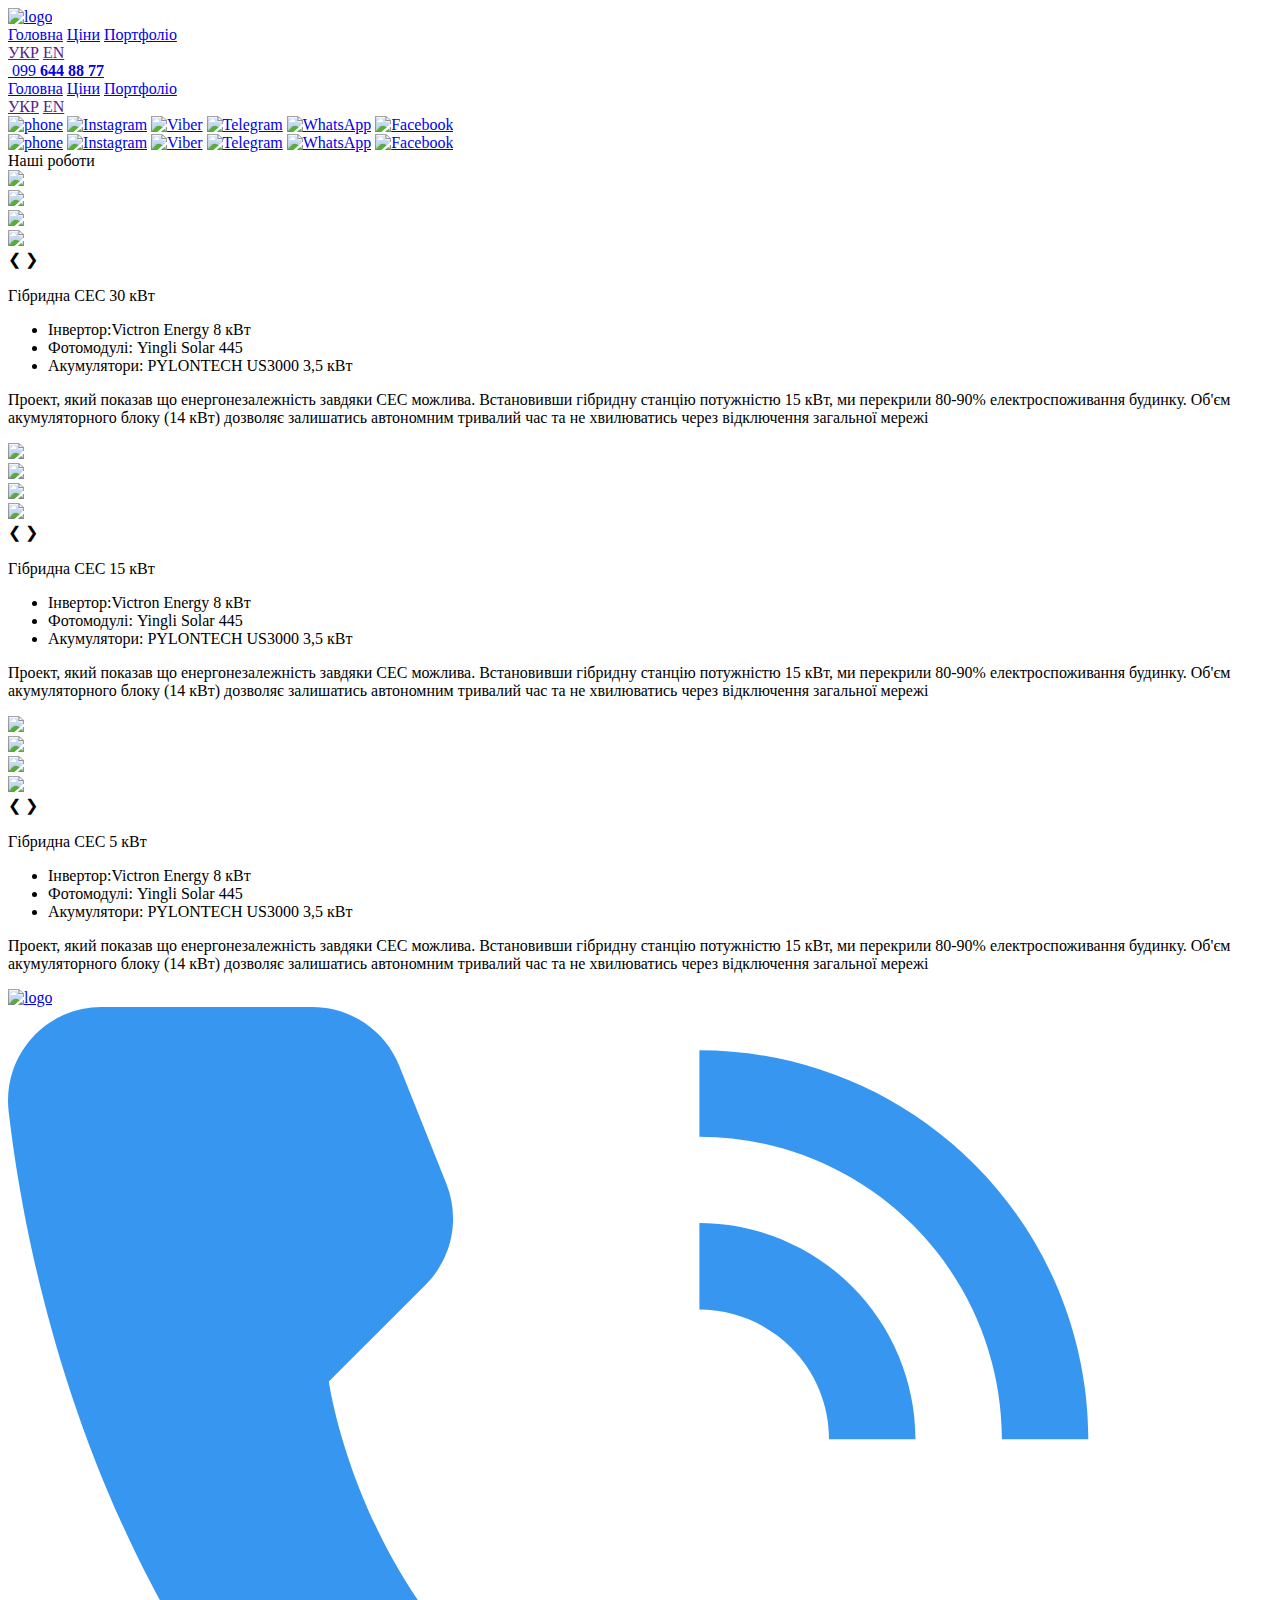
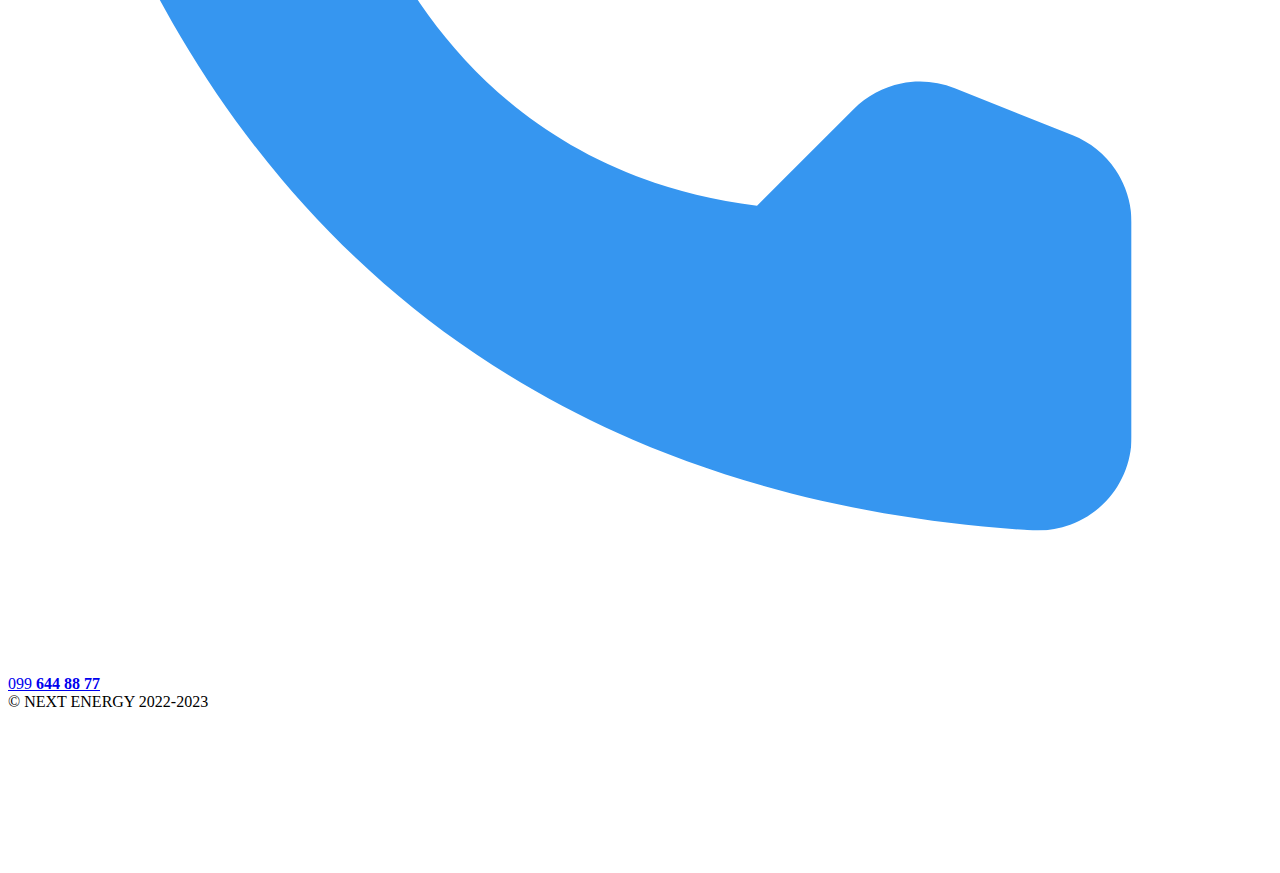
==== commit 3d3f54d0: "Update portfolio.html" ====
--- a/portfolio.html
+++ b/portfolio.html
@@ -46,7 +46,7 @@
             <div class="sprite"></div>
         </div>
       </div>
-       <div class="logo xx-4 s-fit _pppp __x05"> <a href="/"><img src="img/logo2.svg" alt="logo"></a></div>
+       <div class="logo xx-4 s-fit _pppp __x05"> <a href="/Iryna-Bryzhan.next-energy.github.io/index.html"><img src="/Iryna-Bryzhan.next-energy.github.io/img/logo2.svg" alt="logo"></a></div>
       </div>
       
     
